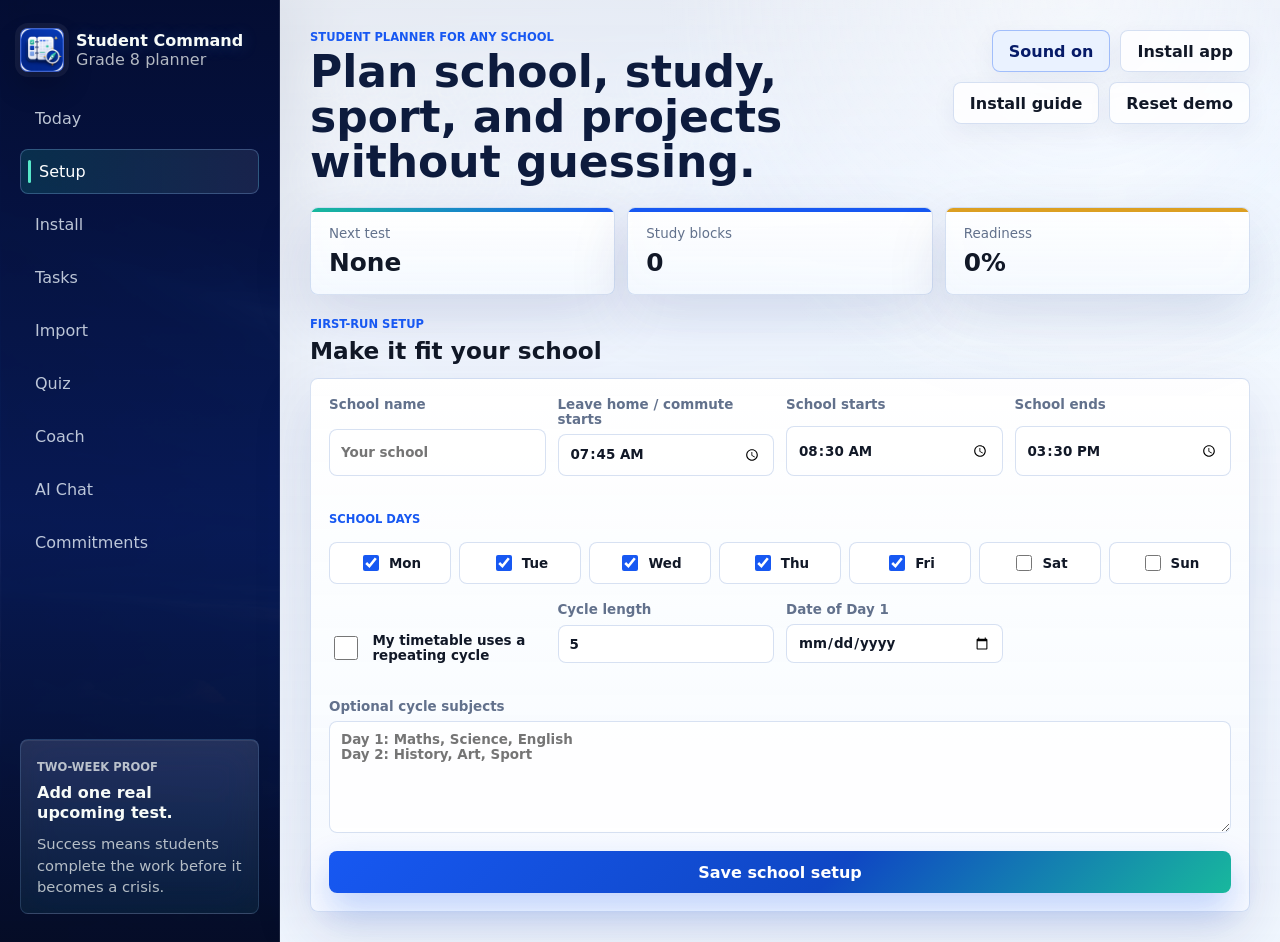
==== index.html @ e85b1415 "Add public install guide" ====
<!doctype html>
<html lang="en">
  <head>
    <meta charset="UTF-8" />
    <meta name="viewport" content="width=device-width, initial-scale=1.0" />
    <meta name="theme-color" content="#071b68" />
    <meta name="apple-mobile-web-app-capable" content="yes" />
    <meta name="apple-mobile-web-app-status-bar-style" content="black-translucent" />
    <meta name="apple-mobile-web-app-title" content="Student Command" />
    <title>Student Command</title>
    <link rel="manifest" href="manifest.webmanifest?v=29" />
    <link rel="icon" href="icons/icon.svg?v=29" type="image/svg+xml" />
    <link rel="apple-touch-icon" href="icons/apple-touch-icon.png?v=29" />
    <link rel="stylesheet" href="styles.css?v=29" />
  </head>
  <body>
    <div class="app-shell">
      <aside class="sidebar" aria-label="Main navigation">
        <div class="brand">
          <div class="brand-mark"><img src="icons/icon-192.png?v=29" alt="" /></div>
          <div>
            <p>Student Command</p>
            <span>Grade 8 planner</span>
          </div>
        </div>

        <nav class="nav-list" aria-label="Sections">
          <button class="nav-item is-active" data-view="today" type="button">Today</button>
          <button class="nav-item" data-view="setup" type="button">Setup</button>
          <a class="nav-link" href="install.html">Install</a>
          <button class="nav-item" data-view="tasks" type="button">Tasks</button>
          <button class="nav-item" data-view="import" type="button">Import</button>
          <button class="nav-item" data-view="quiz" type="button">Quiz</button>
          <button class="nav-item" data-view="coach" type="button">Coach</button>
          <button class="nav-item" data-view="chat" type="button">AI Chat</button>
          <button class="nav-item" data-view="routine" type="button">Commitments</button>
        </nav>

        <div class="focus-card">
          <span class="eyebrow">Two-week proof</span>
          <strong id="proofSignal">Add one test to start.</strong>
            <p>Success means students complete the work before it becomes a crisis.</p>
        </div>
      </aside>

      <main class="main-content">
        <header class="topbar">
          <div>
            <p class="eyebrow">Student planner for any school</p>
            <h1>Plan school, study, sport, and projects <span class="headline-break">without guessing.</span></h1>
          </div>
          <div class="topbar-actions">
            <button id="soundToggle" class="ghost-button" type="button">Sound on</button>
            <button id="installApp" class="ghost-button install-button" type="button" hidden>Install app</button>
            <a class="ghost-button topbar-link" href="install.html">Install guide</a>
            <button id="resetDemo" class="ghost-button" type="button" title="Reload sample data">Reset demo</button>
          </div>
        </header>

        <section class="metrics" aria-label="Current status">
          <article class="metric">
            <span>Next test</span>
            <strong id="nextTestMetric">None</strong>
          </article>
          <article class="metric">
            <span>Study blocks</span>
            <strong id="studyMetric">0</strong>
          </article>
          <article class="metric">
            <span>Readiness</span>
            <strong id="readinessMetric">0%</strong>
          </article>
        </section>

        <section class="view is-visible" id="todayView" data-panel="today">
          <section class="command-layout" aria-label="Today command centre">
            <div class="panel command-panel">
              <div class="panel-heading">
                <div>
                  <p class="eyebrow">Today command centre</p>
                  <h2 id="todayTitle">Today</h2>
                </div>
                <span id="todayDateLabel">Today</span>
              </div>

              <div class="next-block">
                <span>Next block</span>
                <strong id="nextBlockTitle">No block found</strong>
                <p id="nextBlockDetail">Your day is clear.</p>
                <b id="nextBlockCountdown">No countdown</b>
              </div>

              <div class="panel-heading compact-heading">
                <h3>Must-do 3</h3>
                <span id="mustDoStatus">0 active</span>
              </div>
              <div id="todayMustDos" class="command-list"></div>
            </div>

            <form id="quickActivityForm" class="panel quick-activity-panel">
              <div class="panel-heading">
                <div>
                  <p class="eyebrow">Sudden activity</p>
                  <h2>Quick add</h2>
                </div>
              </div>

              <div class="quick-grid">
                <label>
                  Activity
                  <input id="quickActivityName" type="text" placeholder="Dentist, family dinner, extra soccer" required />
                </label>
                <label>
                  Date
                  <input id="quickActivityDate" type="date" required />
                </label>
                <label>
                  Start
                  <input id="quickActivityStart" type="time" required />
                </label>
                <label>
                  End
                  <input id="quickActivityEnd" type="time" required />
                </label>
                <label>
                  Type
                  <select id="quickActivityType">
                    <option value="activity">Activity</option>
                    <option value="sport">Sport</option>
                    <option value="class">Class</option>
                    <option value="business">Project</option>
                    <option value="family">Family</option>
                    <option value="appointment">Appointment</option>
                  </select>
                </label>
                <label class="full-field">
                  Notes
                  <input id="quickActivityDetail" type="text" placeholder="Optional detail" />
                </label>
              </div>

              <button class="primary-button full-field" type="submit">Add to calendar</button>
              <div id="quickActivityList" class="quick-activity-list"></div>
            </form>
          </section>

          <section class="panel briefing-panel" aria-label="Smart daily briefing">
            <div class="panel-heading">
              <div>
                <p class="eyebrow">Smart daily briefing</p>
                <h2>What matters today</h2>
              </div>
            </div>
            <strong id="dailyBriefingLead" class="briefing-lead">Loading today.</strong>
            <div id="dailyBriefingGrid" class="briefing-grid"></div>
          </section>

          <div class="section-header">
            <div>
              <p class="eyebrow">Generated plan</p>
              <h2>Next 14 days</h2>
            </div>
            <button id="generatePlan" class="primary-button" type="button">Generate study plan</button>
          </div>

          <div class="planner-grid">
            <div class="panel wide-panel">
              <div class="panel-heading">
                <h3>Schedule</h3>
                <span id="scheduleRange">Next 14 days</span>
              </div>
              <div id="weekPlan" class="week-plan"></div>
            </div>

            <div class="panel">
              <div class="panel-heading">
                <h3>Checklist</h3>
                <span id="checklistCount">0 left</span>
              </div>
              <div id="checklist" class="checklist"></div>
            </div>
          </div>
        </section>

        <section class="view" id="setupView" data-panel="setup">
          <div class="section-header">
            <div>
              <p class="eyebrow">First-run setup</p>
              <h2>Make it fit your school</h2>
            </div>
          </div>

          <form id="setupForm" class="setup-form panel">
            <div class="setup-grid">
              <label>
                School name
                <input id="setupSchoolName" type="text" placeholder="Your school" />
              </label>
              <label>
                Leave home / commute starts
                <input id="setupCommuteStart" type="time" />
              </label>
              <label>
                School starts
                <input id="setupSchoolStart" type="time" required />
              </label>
              <label>
                School ends
                <input id="setupSchoolEnd" type="time" required />
              </label>
            </div>

            <div class="setup-block">
              <p class="eyebrow">School days</p>
              <div class="weekday-picker" id="setupSchoolDays">
                <label><input class="setup-school-day" type="checkbox" value="1" />Mon</label>
                <label><input class="setup-school-day" type="checkbox" value="2" />Tue</label>
                <label><input class="setup-school-day" type="checkbox" value="3" />Wed</label>
                <label><input class="setup-school-day" type="checkbox" value="4" />Thu</label>
                <label><input class="setup-school-day" type="checkbox" value="5" />Fri</label>
                <label><input class="setup-school-day" type="checkbox" value="6" />Sat</label>
                <label><input class="setup-school-day" type="checkbox" value="0" />Sun</label>
              </div>
            </div>

            <div class="setup-grid">
              <label class="switch-control setup-switch">
                <input id="setupCycleEnabled" type="checkbox" />
                <span>My timetable uses a repeating cycle</span>
              </label>
              <label>
                Cycle length
                <input id="setupCycleLength" type="number" min="1" max="20" />
              </label>
              <label>
                Date of Day 1
                <input id="setupCycleStartDate" type="date" />
              </label>
            </div>

            <label>
              Optional cycle subjects
              <textarea id="setupCycleSubjects" rows="6" placeholder="Day 1: Maths, Science, English&#10;Day 2: History, Art, Sport"></textarea>
            </label>

            <button class="primary-button" type="submit">Save school setup</button>
          </form>
        </section>

        <section class="view" id="tasksView" data-panel="tasks">
          <div class="section-header">
            <div>
              <p class="eyebrow">Add the real work</p>
              <h2>Tests, homework, and reminders</h2>
            </div>
          </div>

          <form id="taskForm" class="task-form">
            <label>
              Type
              <select id="taskType" required>
                <option value="test">Test</option>
                <option value="homework">Homework</option>
                <option value="reminder">Reminder</option>
              </select>
            </label>
            <label>
              Subject
              <input id="subject" type="text" placeholder="Maths" required />
            </label>
            <label>
              Due date
              <input id="dueDate" type="date" required />
            </label>
            <label>
              Priority
              <select id="priority">
                <option value="high">High</option>
                <option value="medium">Medium</option>
                <option value="low">Low</option>
              </select>
            </label>
            <label class="full-field">
              Topics to know
              <textarea id="topics" rows="3" placeholder="Linear equations, fractions, graphing, index laws"></textarea>
            </label>
            <button class="primary-button full-field" type="submit">Add task</button>
          </form>

          <div id="taskList" class="task-list"></div>
        </section>

        <section class="view" id="importView" data-panel="import">
          <div class="section-header">
            <div>
              <p class="eyebrow">Inbox to plan</p>
              <h2>Paste or upload school info</h2>
            </div>
            <div class="import-actions">
              <button id="analyzeImport" class="primary-button" type="button">Analyze import</button>
              <button id="clearImport" class="ghost-button" type="button">Clear</button>
            </div>
          </div>

          <div class="import-layout">
            <div class="panel">
              <h3>Source</h3>
              <label>
                Paste text
                <textarea id="importText" rows="10" placeholder="Paste an Outlook email, Canvas assignment, teacher note, or copied screenshot text here."></textarea>
              </label>
              <label>
                Upload screenshot
                <input id="importImage" type="file" accept="image/*" />
              </label>
              <p id="importStatus" class="helper-text">The app will propose changes first. Nothing is added until you accept.</p>
              <img id="importPreview" class="import-preview" alt="Uploaded screenshot preview" hidden />
            </div>

            <div class="panel">
              <div class="panel-heading">
                <h3>Proposed changes</h3>
                <button id="acceptImport" class="primary-button" type="button" disabled>Accept selected</button>
              </div>
              <div id="importProposals" class="proposal-list">
                <p class="empty-state">Paste text or upload a screenshot, then analyze it.</p>
              </div>
            </div>
          </div>
        </section>

        <section class="view" id="quizView" data-panel="quiz">
          <div class="section-header">
            <div>
              <p class="eyebrow">Practice test</p>
              <h2>Check if you actually know it</h2>
            </div>
            <div class="quiz-actions">
              <button id="buildQuiz" class="primary-button" type="button">Generate quiz</button>
              <button id="newQuizSet" class="ghost-button" type="button">New question set</button>
            </div>
          </div>

          <div class="quiz-layout">
            <div class="panel">
              <h3>Quiz settings</h3>
              <label>
                Test
                <select id="quizTask"></select>
              </label>
              <label>
                Questions
                <input id="questionCount" type="number" min="4" max="12" value="8" />
              </label>
              <p class="helper-text">The quiz uses your listed topics and subject. If the questions feel weak, your topic list is too vague.</p>
            </div>
            <div id="quizOutput" class="panel quiz-output"></div>
          </div>
        </section>

        <section class="view" id="chatView" data-panel="chat">
          <div class="section-header">
            <div>
              <p class="eyebrow">Real AI connection</p>
              <h2>General knowledge chatbot</h2>
            </div>
            <div class="quiz-actions">
              <button id="clearChat" class="ghost-button" type="button">Clear chat</button>
            </div>
          </div>

          <div class="chat-layout">
            <div class="panel">
              <h3>AI setup</h3>
              <p class="helper-text">Use free local Ollama on your Mac, or use OpenAI if you have paid API quota. Local mode costs $0 per answer but needs Ollama installed.</p>
              <label>
                AI provider
                <select id="aiProvider">
                  <option value="ollama">Free local Ollama</option>
                  <option value="openai">OpenAI API</option>
                </select>
              </label>
              <label>
                OpenAI API key (OpenAI mode only)
                <input id="aiApiKey" type="password" placeholder="sk-..." autocomplete="off" />
              </label>
              <div class="api-key-actions">
                <button id="pasteAiKey" class="ghost-button" type="button">Paste key</button>
                <button id="toggleAiKeyVisibility" class="ghost-button" type="button">Show key</button>
              </div>
              <label>
                Model
                <input id="aiModel" type="text" value="llama3.2" />
              </label>
              <div class="chat-settings-actions">
                <button id="saveAiSettings" class="primary-button" type="button">Save AI settings</button>
                <button id="clearAiSettings" class="ghost-button" type="button">Clear key</button>
                <button id="checkLocalAi" class="ghost-button" type="button">Check local AI</button>
              </div>
              <p id="aiStatus" class="helper-text">Free local mode needs Ollama running at localhost:11434.</p>
              <p class="helper-text local-ai-note">Install Ollama, then run: ollama pull llama3.2</p>
            </div>

            <div class="panel chat-panel">
              <div id="chatMessages" class="chat-messages" aria-live="polite"></div>
              <form id="aiChatForm" class="chat-form">
                <label class="full-field">
                  Ask anything
                  <textarea id="aiPrompt" rows="3" placeholder="Ask a general knowledge question, or ask it to explain a school concept simply."></textarea>
                </label>
                <button id="sendAiPrompt" class="primary-button" type="submit">Ask AI</button>
              </form>
            </div>
          </div>
        </section>

        <section class="view" id="coachView" data-panel="coach">
          <div class="section-header">
            <div>
              <p class="eyebrow">Strict coach mode</p>
              <h2>No silent skipping</h2>
            </div>
            <button id="coachRegeneratePlan" class="primary-button" type="button">Rebuild with coach rules</button>
          </div>

          <div class="coach-layout">
            <div class="panel coach-panel">
              <div class="panel-heading">
                <div>
                  <p class="eyebrow">Coach stance</p>
                  <h3 id="coachModeTitle">Coach Mode</h3>
                </div>
                <label class="switch-control">
                  <input id="coachModeToggle" type="checkbox" />
                  <span>On</span>
                </label>
              </div>
              <strong id="coachVerdict" class="coach-verdict">Loading coach verdict.</strong>
              <p id="coachReason" class="helper-text">Coach Mode compares your plan against what actually happened.</p>
              <label class="check-row coach-setting-row">
                <input id="coachAutoReduce" type="checkbox" />
                <span>
                  <strong>Reduce project time when school is behind</strong>
                  <span>Project time stays protected only after test prep and homework are under control.</span>
                </span>
              </label>
            </div>

            <div class="panel coach-panel">
              <div class="panel-heading">
                <div>
                  <p class="eyebrow">Accountability</p>
                  <h3>Planned vs actual</h3>
                </div>
                <span id="coachScoreLabel">0%</span>
              </div>
              <div id="coachStats" class="coach-stats"></div>
            </div>
          </div>

          <div class="coach-layout">
            <form id="coachCheckinForm" class="panel">
              <div class="panel-heading">
                <div>
                  <p class="eyebrow">End-of-day check-in</p>
                  <h3>Face the scoreboard</h3>
                </div>
              </div>
              <label>
                Date
                <input id="coachCheckinDate" type="date" required />
              </label>
              <div id="coachCheckinList" class="coach-checkin-list"></div>
              <label>
                What actually happened?
                <textarea id="coachRealityNote" rows="3" placeholder="Be specific. Finished maths? Skipped science? Why?"></textarea>
              </label>
              <label>
                What changed tomorrow?
                <textarea id="coachTomorrowChange" rows="2" placeholder="Example: soccer moved, extra homework, test added."></textarea>
              </label>
              <button class="primary-button" type="submit">Log check-in and replan</button>
            </form>

            <div class="panel">
              <div class="panel-heading">
                <div>
                  <p class="eyebrow">Coach consequences</p>
                  <h3>What changed</h3>
                </div>
              </div>
              <div id="coachActionList" class="coach-action-list"></div>
            </div>
          </div>
        </section>

        <section class="view" id="routineView" data-panel="routine">
          <div class="section-header">
            <div>
              <p class="eyebrow">Fixed commitments</p>
              <h2>Your school week and repeating blocks</h2>
            </div>
          </div>

          <p class="helper-text routine-note">School hours come from Setup. Add weekly activities only when something repeats every week.</p>

          <form id="routineForm" class="routine-form">
            <label>
              Activity
              <input id="routineName" type="text" placeholder="Training, tutoring, club, work shift" required />
            </label>
            <label>
              Day
              <select id="routineDay">
                <option value="1">Monday</option>
                <option value="2">Tuesday</option>
                <option value="3">Wednesday</option>
                <option value="4">Thursday</option>
                <option value="5">Friday</option>
                <option value="6">Saturday</option>
                <option value="0">Sunday</option>
              </select>
            </label>
            <label>
              Start
              <input id="routineStart" type="time" required />
            </label>
            <label>
              End
              <input id="routineEnd" type="time" required />
            </label>
            <button class="primary-button" type="submit">Add routine block</button>
          </form>

          <div id="routineList" class="routine-list"></div>
        </section>
      </main>
    </div>

    <template id="dayTemplate">
      <article class="day-column">
        <div class="day-title"></div>
        <div class="day-events"></div>
      </article>
    </template>

    <div id="appToast" class="app-toast" role="status" aria-live="polite"></div>

    <script src="app.js?v=29"></script>
  </body>
</html>
---- styles.css ----
:root {
  color-scheme: light;
  --ink: #111827;
  --muted: #62718c;
  --line: rgba(37, 92, 184, 0.18);
  --paper: #eef5ff;
  --panel: rgba(255, 255, 255, 0.9);
  --panel-strong: rgba(255, 255, 255, 0.96);
  --green: #18b89d;
  --green-dark: #0a7d72;
  --blue: #1758f2;
  --blue-dark: #071b68;
  --red: #bd4055;
  --gold: #dc9f22;
  --purple: #6a5de7;
  --shadow: 0 22px 60px rgba(7, 27, 104, 0.13);
  --shadow-strong: 0 28px 74px rgba(7, 27, 104, 0.2);
  --ring: 0 0 0 3px rgba(23, 88, 242, 0.18);
}

* {
  box-sizing: border-box;
}

html,
body {
  overflow-x: hidden;
}

body {
  margin: 0;
  min-height: 100vh;
  color: var(--ink);
  background:
    linear-gradient(180deg, rgba(237, 246, 255, 0.78) 0, rgba(242, 247, 255, 0.9) 360px, rgba(238, 245, 255, 0.97) 100%),
    linear-gradient(90deg, rgba(5, 15, 48, 0.34) 0, rgba(255, 255, 255, 0.05) 360px),
    url("assets/command-sky-bg.png?v=29") center top / cover fixed no-repeat;
  font-family:
    Inter, ui-sans-serif, system-ui, -apple-system, BlinkMacSystemFont, "Segoe UI",
    sans-serif;
}

button,
input,
select,
textarea {
  font: inherit;
}

button {
  cursor: pointer;
}

.app-shell {
  display: grid;
  grid-template-columns: 280px minmax(0, 1fr);
  width: 100%;
  max-width: 100vw;
  overflow-x: hidden;
  min-height: 100vh;
}

.sidebar {
  display: flex;
  flex-direction: column;
  gap: 24px;
  padding: 28px 20px;
  border-right: 1px solid rgba(255, 255, 255, 0.1);
  background:
    linear-gradient(180deg, rgba(4, 14, 52, 0.94) 0, rgba(8, 26, 85, 0.92) 56%, rgba(5, 13, 39, 0.96) 100%),
    url("assets/command-sky-bg.png?v=29") left top / auto 100% no-repeat;
  color: #f7fbf8;
  box-shadow: 18px 0 56px rgba(5, 14, 48, 0.28);
}

.brand {
  display: flex;
  align-items: center;
  gap: 12px;
}

.brand-mark {
  display: grid;
  width: 44px;
  height: 44px;
  place-items: center;
  overflow: hidden;
  border-radius: 8px;
  border: 1px solid rgba(255, 255, 255, 0.2);
  background: #123cbb;
  box-shadow:
    0 14px 30px rgba(0, 0, 0, 0.2),
    0 0 0 5px rgba(255, 255, 255, 0.06);
}

.brand-mark img {
  width: 100%;
  height: 100%;
  object-fit: cover;
}

.brand p,
.brand span {
  margin: 0;
}

.brand p {
  font-size: 1rem;
  font-weight: 800;
  text-shadow: 0 1px 16px rgba(93, 166, 255, 0.28);
}

.brand span,
.focus-card p,
.focus-card .eyebrow {
  color: rgba(247, 251, 248, 0.72);
}

.nav-list {
  display: grid;
  gap: 8px;
}

.brand-link,
.nav-link,
.topbar-link {
  color: inherit;
  text-decoration: none;
}

.nav-item,
.nav-link {
  position: relative;
  overflow: hidden;
  display: block;
  width: 100%;
  border: 1px solid transparent;
  border-radius: 8px;
  padding: 12px 14px;
  background: transparent;
  color: rgba(239, 247, 255, 0.78);
  text-align: left;
  transition:
    background 160ms ease,
    border-color 160ms ease,
    color 160ms ease,
    transform 160ms ease;
}

.nav-item.is-active,
.nav-item:hover,
.nav-link.is-active,
.nav-link:hover {
  border-color: rgba(147, 197, 253, 0.28);
  background: linear-gradient(90deg, rgba(24, 184, 157, 0.18), rgba(255, 255, 255, 0.08));
  color: #ffffff;
}

.nav-item.is-active,
.nav-link.is-active {
  padding-left: 18px;
}

.nav-item:hover,
.nav-link:hover {
  transform: translateX(2px);
}

.nav-item.is-active::before,
.nav-link.is-active::before {
  position: absolute;
  top: 10px;
  bottom: 10px;
  left: 7px;
  width: 3px;
  border-radius: 8px;
  background: #57e8ca;
  content: "";
}

.focus-card {
  margin-top: auto;
  border: 1px solid rgba(147, 197, 253, 0.18);
  border-radius: 8px;
  padding: 16px;
  background:
    linear-gradient(180deg, rgba(255, 255, 255, 0.13), rgba(87, 232, 202, 0.07));
  box-shadow: inset 0 1px 0 rgba(255, 255, 255, 0.08);
  backdrop-filter: blur(18px) saturate(130%);
}

.focus-card strong {
  display: block;
  margin-top: 8px;
  line-height: 1.25;
}

.focus-card p {
  margin: 10px 0 0;
  font-size: 0.92rem;
  line-height: 1.45;
}

.main-content {
  width: 100%;
  min-width: 0;
  padding: 30px;
  background:
    radial-gradient(circle at 80% 0%, rgba(255, 255, 255, 0.56), transparent 34%),
    linear-gradient(180deg, rgba(247, 250, 255, 0.72), rgba(241, 247, 255, 0.94));
  backdrop-filter: blur(8px) saturate(115%);
}

.topbar {
  display: flex;
  min-width: 0;
  align-items: flex-start;
  justify-content: space-between;
  gap: 16px;
  margin-bottom: 22px;
}

.topbar-actions {
  display: flex;
  flex-wrap: wrap;
  gap: 10px;
  justify-content: flex-end;
}

.eyebrow {
  margin: 0 0 6px;
  color: var(--blue);
  font-size: 0.72rem;
  font-weight: 800;
  letter-spacing: 0;
  text-transform: uppercase;
}

h1,
h2,
h3 {
  margin: 0;
  letter-spacing: 0;
}

h1 {
  max-width: 760px;
  font-size: 2.75rem;
  line-height: 1.02;
  color: #0d1b3d;
  text-shadow: 0 12px 34px rgba(255, 255, 255, 0.5);
  overflow-wrap: break-word;
}

.headline-break {
  display: inline;
}

h2 {
  font-size: 1.45rem;
}

h3 {
  font-size: 1rem;
}

.primary-button,
.ghost-button {
  display: inline-flex;
  align-items: center;
  justify-content: center;
  min-height: 42px;
  border-radius: 8px;
  padding: 0 16px;
  text-align: center;
  text-decoration: none;
  font-weight: 800;
  white-space: nowrap;
  transition:
    background 160ms ease,
    border-color 160ms ease,
    box-shadow 160ms ease,
    color 160ms ease,
    transform 160ms ease;
}

.primary-button {
  border: 0;
  background: linear-gradient(135deg, #1758f2 0, #0f47c4 56%, #18b89d 100%);
  color: #ffffff;
  box-shadow: 0 16px 34px rgba(23, 88, 242, 0.25);
}

.primary-button:hover {
  background: linear-gradient(135deg, #0f47c4 0, #071b68 58%, #0a7d72 100%);
  box-shadow: 0 18px 40px rgba(7, 27, 104, 0.28);
  transform: translateY(-1px);
}

.ghost-button {
  border: 1px solid var(--line);
  background: rgba(255, 255, 255, 0.82);
  color: var(--ink);
  box-shadow: 0 8px 24px rgba(7, 27, 104, 0.06);
}

.ghost-button:hover {
  border-color: rgba(23, 88, 242, 0.3);
  box-shadow: 0 12px 30px rgba(7, 27, 104, 0.12);
  transform: translateY(-1px);
}

.ghost-button[aria-pressed="true"] {
  border-color: rgba(23, 88, 242, 0.34);
  background: #eaf2ff;
  color: var(--blue-dark);
}

.primary-button:active,
.ghost-button:active,
.nav-item:active,
.nav-link:active,
.delete-button:active {
  transform: translateY(0);
}

.primary-button:disabled,
.ghost-button:disabled {
  cursor: not-allowed;
  opacity: 0.55;
  transform: none;
}

.metrics {
  display: grid;
  grid-template-columns: repeat(3, minmax(0, 1fr));
  gap: 12px;
  margin-bottom: 22px;
}

.metric,
.panel,
.task-item,
.routine-item {
  border: 1px solid var(--line);
  border-radius: 8px;
  background: var(--panel);
  box-shadow: var(--shadow);
  backdrop-filter: blur(18px) saturate(130%);
}

.metric {
  position: relative;
  overflow: hidden;
  padding: 18px;
  background:
    linear-gradient(180deg, rgba(255, 255, 255, 0.96), rgba(244, 249, 255, 0.9));
  transition:
    box-shadow 180ms ease,
    transform 180ms ease,
    border-color 180ms ease;
}

.metric::before {
  position: absolute;
  top: 0;
  right: 0;
  left: 0;
  height: 4px;
  background: linear-gradient(90deg, var(--green), var(--blue));
  content: "";
}

.metric:nth-child(2)::before {
  background: var(--blue);
}

.metric:nth-child(3)::before {
  background: var(--gold);
}

.metric:hover,
.panel:hover,
.task-item:hover,
.routine-item:hover,
.proposal-card:hover {
  border-color: rgba(23, 88, 242, 0.24);
  box-shadow: var(--shadow-strong);
  transform: translateY(-2px);
}

.metric span {
  display: block;
  color: var(--muted);
  font-size: 0.84rem;
}

.metric strong {
  display: block;
  margin-top: 8px;
  font-size: 1.55rem;
  line-height: 1.1;
}

.view {
  display: none;
}

.view.is-visible {
  display: block;
  animation: view-in 220ms ease-out both;
}

.section-header,
.panel-heading {
  display: flex;
  align-items: center;
  justify-content: space-between;
  gap: 16px;
  margin-bottom: 14px;
}

.planner-grid {
  display: grid;
  grid-template-columns: minmax(0, 2fr) minmax(280px, 0.85fr);
  gap: 16px;
}

.command-layout {
  display: grid;
  grid-template-columns: minmax(0, 1.1fr) minmax(320px, 0.9fr);
  gap: 16px;
  margin-bottom: 20px;
}

.briefing-panel {
  margin-bottom: 20px;
  border-color: rgba(23, 88, 242, 0.2);
}

.briefing-lead {
  display: block;
  margin-bottom: 14px;
  font-size: 1.05rem;
  line-height: 1.35;
}

.briefing-grid {
  display: grid;
  grid-template-columns: repeat(4, minmax(0, 1fr));
  gap: 10px;
}

.briefing-card {
  min-height: 138px;
  border: 1px solid var(--line);
  border-radius: 8px;
  padding: 12px;
  background: rgba(255, 255, 255, 0.86);
  animation: item-rise 220ms ease-out both;
  animation-delay: calc(var(--item-index, 0) * 26ms);
}

.briefing-card span {
  display: block;
  color: var(--muted);
  font-size: 0.72rem;
  font-weight: 800;
  text-transform: uppercase;
}

.briefing-card strong {
  display: block;
  margin-top: 8px;
  line-height: 1.25;
}

.briefing-card p {
  margin: 8px 0 0;
  color: var(--muted);
  font-size: 0.86rem;
  line-height: 1.4;
}

.briefing-card.is-warning {
  border-color: rgba(164, 59, 66, 0.26);
  background: #fff8f7;
}

.briefing-card.is-focus {
  border-color: rgba(23, 88, 242, 0.26);
  background: #eef5ff;
}

.briefing-card.is-success {
  border-color: rgba(24, 184, 157, 0.24);
  background: #effbf8;
}

.briefing-card.is-calm {
  background: rgba(247, 250, 255, 0.86);
}

.command-panel {
  border-color: rgba(24, 184, 157, 0.22);
}

.compact-heading {
  margin-top: 16px;
}

.next-block {
  position: relative;
  overflow: hidden;
  border: 1px solid rgba(23, 88, 242, 0.2);
  border-radius: 8px;
  padding: 14px;
  background:
    linear-gradient(135deg, rgba(238, 245, 255, 0.96), rgba(231, 250, 246, 0.9));
}

.next-block::before {
  position: absolute;
  top: 12px;
  bottom: 12px;
  left: 0;
  width: 4px;
  background: var(--blue);
  content: "";
}

.next-block span,
.next-block b,
.next-block strong,
.next-block p {
  position: relative;
  display: block;
}

.next-block span {
  color: var(--muted);
  font-size: 0.78rem;
  font-weight: 800;
  text-transform: uppercase;
}

.next-block strong {
  margin-top: 7px;
  font-size: 1.25rem;
}

.next-block p {
  margin: 6px 0 0;
  color: var(--muted);
  line-height: 1.45;
}

.next-block b {
  margin-top: 10px;
  color: var(--green-dark);
}

.command-list,
.quick-activity-list {
  display: grid;
  gap: 10px;
}

.command-item,
.quick-activity-row {
  display: grid;
  grid-template-columns: minmax(0, 1fr) auto;
  gap: 12px;
  align-items: center;
  border-top: 1px solid var(--line);
  padding-top: 12px;
  animation: item-rise 220ms ease-out both;
  animation-delay: calc(var(--item-index, 0) * 24ms);
}

.command-item h3,
.quick-activity-row h3 {
  margin-top: 7px;
}

.command-item.done h3 {
  color: var(--green-dark);
}

.command-item.skipped h3 {
  color: var(--muted);
}

.command-item.moved h3 {
  color: var(--blue);
}

.command-actions {
  display: flex;
  flex-wrap: wrap;
  gap: 8px;
  justify-content: flex-end;
}

.command-actions .ghost-button {
  min-height: 34px;
  padding: 0 10px;
  font-size: 0.8rem;
}

.quick-grid {
  display: grid;
  grid-template-columns: repeat(2, minmax(0, 1fr));
  gap: 10px;
  margin-bottom: 12px;
}

.panel {
  min-width: 0;
  padding: 18px;
  background:
    linear-gradient(180deg, rgba(255, 255, 255, 0.94), rgba(247, 250, 255, 0.88));
  transition:
    border-color 180ms ease,
    box-shadow 180ms ease,
    transform 180ms ease;
}

.install-main {
  display: block;
}

.install-hero {
  display: grid;
  grid-template-columns: minmax(0, 1.2fr) minmax(300px, 0.8fr);
  gap: 16px;
  margin-bottom: 22px;
}

.install-lead p,
.install-proof p,
.install-notes p {
  color: var(--muted);
  line-height: 1.55;
}

.install-proof {
  border-color: rgba(24, 184, 157, 0.24);
  background:
    linear-gradient(150deg, rgba(255, 255, 255, 0.94), rgba(232, 250, 246, 0.9)),
    url("assets/command-sky-bg.png?v=29") center / cover no-repeat;
}

.install-proof strong {
  display: block;
  font-size: 1.35rem;
  line-height: 1.18;
}

.install-copy {
  display: grid;
  grid-template-columns: minmax(0, 1fr) auto;
  gap: 10px;
  margin-top: 18px;
}

.install-copy label,
.install-copy .helper-text {
  grid-column: 1 / -1;
}

.install-copy input {
  min-width: 0;
  border: 1px solid var(--line);
  border-radius: 8px;
  padding: 12px;
  background: rgba(255, 255, 255, 0.92);
  color: var(--blue-dark);
  font-weight: 700;
}

.platform-grid {
  display: grid;
  grid-template-columns: repeat(4, minmax(0, 1fr));
  gap: 14px;
  margin-bottom: 22px;
}

.platform-card {
  border: 1px solid var(--line);
  border-radius: 8px;
  padding: 16px;
  background:
    linear-gradient(180deg, rgba(255, 255, 255, 0.95), rgba(247, 250, 255, 0.88));
  box-shadow: var(--shadow);
  animation: item-rise 240ms ease-out both;
}

.platform-card h3 {
  margin-top: 12px;
  line-height: 1.24;
}

.platform-card ol {
  margin: 12px 0 0;
  padding-left: 20px;
  color: var(--muted);
  line-height: 1.5;
}

.platform-card li + li {
  margin-top: 6px;
}

.platform-badge {
  display: inline-flex;
  min-height: 30px;
  align-items: center;
  border: 1px solid rgba(23, 88, 242, 0.18);
  border-radius: 999px;
  padding: 0 10px;
  background: #eef5ff;
  color: var(--blue-dark);
  font-size: 0.76rem;
  font-weight: 900;
  text-transform: uppercase;
}

.install-notes {
  display: grid;
  grid-template-columns: repeat(2, minmax(0, 1fr));
  gap: 16px;
}

.panel-heading span,
.helper-text,
.empty-state {
  color: var(--muted);
  font-size: 0.9rem;
}

.week-plan {
  display: grid;
  grid-template-columns: repeat(14, minmax(155px, 1fr));
  gap: 10px;
  overflow-x: auto;
  padding-bottom: 4px;
  scroll-snap-type: x proximity;
  scrollbar-color: rgba(23, 88, 242, 0.38) transparent;
}

.day-column {
  overflow: hidden;
  min-height: 390px;
  border: 1px solid var(--line);
  border-radius: 8px;
  background: rgba(255, 255, 255, 0.78);
  scroll-snap-align: start;
  animation: item-rise 260ms ease-out both;
  animation-delay: calc(var(--item-index, 0) * 18ms);
  transition:
    border-color 180ms ease,
    box-shadow 180ms ease,
    transform 180ms ease;
}

.day-column:hover {
  border-color: rgba(23, 88, 242, 0.24);
  box-shadow: 0 14px 30px rgba(7, 27, 104, 0.11);
  transform: translateY(-1px);
}

.day-title {
  border-bottom: 1px solid var(--line);
  padding: 10px;
  background: linear-gradient(180deg, rgba(255, 255, 255, 0.96), rgba(238, 245, 255, 0.9));
  font-size: 0.85rem;
  font-weight: 800;
}

.day-events {
  display: grid;
  gap: 8px;
  padding: 10px;
}

.event {
  position: relative;
  overflow: hidden;
  border-left: 4px solid var(--muted);
  border-radius: 6px;
  padding: 8px;
  background: rgba(255, 255, 255, 0.92);
  font-size: 0.78rem;
  line-height: 1.25;
  box-shadow: 0 5px 14px rgba(7, 27, 104, 0.06);
  transition:
    box-shadow 160ms ease,
    transform 160ms ease;
}

.event:hover {
  box-shadow: 0 8px 18px rgba(36, 48, 46, 0.1);
  transform: translateX(2px);
}

.event strong,
.event span {
  position: relative;
  display: block;
}

.event span {
  margin-top: 3px;
  color: var(--muted);
}

.event em {
  display: block;
  margin-top: 5px;
  color: var(--muted);
  font-style: normal;
}

.event.school {
  border-color: var(--blue);
}

.event.commute {
  border-color: #6f7a7b;
  background: #f4f6f5;
}

.event.sport {
  border-color: var(--gold);
}

.event.class {
  border-color: #7f5796;
}

.event.study {
  border-color: var(--green);
  background: linear-gradient(180deg, #effbf8, #f7fbff);
}

.event.study::before {
  position: absolute;
  inset: 0;
  background: linear-gradient(100deg, transparent, rgba(255, 255, 255, 0.54), transparent);
  content: "";
  transform: translateX(-115%);
  transition: transform 500ms ease;
}

.event.study:hover::before {
  transform: translateX(115%);
}

.event.homework {
  border-color: var(--blue);
}

.event.business {
  border-color: #202a43;
  background: #eef1f7;
}

.event.coach {
  border-color: var(--red);
  background: linear-gradient(180deg, #fff4f5, #eef5ff);
}

.event.chill {
  border-color: #559c8a;
  background: #f0fbf8;
}

.event.meal {
  border-color: #b16f1b;
  background: #fff7ea;
}

.event.quick {
  border-color: var(--purple);
  background: #f7f2fb;
}

.event.test,
.event.high {
  border-color: var(--red);
  background: #fff7f7;
}

.event.done {
  border-color: var(--green);
  background: #eef8f3;
}

.checklist {
  display: grid;
  gap: 8px;
}

.check-row {
  display: grid;
  grid-template-columns: 22px minmax(0, 1fr);
  gap: 9px;
  align-items: start;
  border: 1px solid var(--line);
  border-radius: 8px;
  padding: 10px;
  background: rgba(255, 255, 255, 0.88);
  transition:
    background 160ms ease,
    border-color 160ms ease,
    box-shadow 160ms ease,
    transform 160ms ease;
}

.check-row:hover {
  border-color: rgba(23, 88, 242, 0.24);
  box-shadow: 0 10px 22px rgba(7, 27, 104, 0.1);
  transform: translateY(-1px);
}

.check-row input {
  width: 18px;
  height: 18px;
  margin-top: 2px;
  accent-color: var(--green);
}

.check-row strong {
  display: block;
  font-size: 0.9rem;
}

.check-row span {
  color: var(--muted);
  font-size: 0.82rem;
}

.check-row input:checked + span strong {
  color: var(--green-dark);
}

.task-form,
.routine-form,
.setup-grid {
  display: grid;
  grid-template-columns: repeat(4, minmax(0, 1fr));
  gap: 12px;
  margin-bottom: 18px;
}

.setup-form {
  display: grid;
  gap: 18px;
}

.setup-block {
  display: grid;
  gap: 10px;
}

.weekday-picker {
  display: grid;
  grid-template-columns: repeat(7, minmax(0, 1fr));
  gap: 8px;
}

.weekday-picker label {
  display: flex;
  min-height: 42px;
  align-items: center;
  justify-content: center;
  border: 1px solid var(--line);
  border-radius: 8px;
  background: rgba(255, 255, 255, 0.86);
  color: var(--ink);
}

.weekday-picker input {
  width: 16px;
  height: 16px;
  accent-color: var(--blue);
}

.setup-switch {
  align-self: end;
}

label {
  display: grid;
  gap: 7px;
  color: var(--muted);
  font-size: 0.84rem;
  font-weight: 800;
}

input,
select,
textarea {
  width: 100%;
  border: 1px solid var(--line);
  border-radius: 8px;
  padding: 10px 11px;
  background: rgba(255, 255, 255, 0.9);
  color: var(--ink);
  transition:
    border-color 160ms ease,
    box-shadow 160ms ease,
    background 160ms ease;
}

input:focus,
select:focus,
textarea:focus {
  border-color: rgba(23, 88, 242, 0.55);
  box-shadow: var(--ring);
  outline: 0;
}

textarea {
  resize: vertical;
}

.full-field {
  grid-column: 1 / -1;
}

.task-list,
.routine-list,
.proposal-list {
  display: grid;
  gap: 12px;
}

.task-item,
.routine-item {
  display: grid;
  grid-template-columns: minmax(0, 1fr) auto;
  gap: 12px;
  align-items: center;
  padding: 14px;
  transition:
    border-color 180ms ease,
    box-shadow 180ms ease,
    transform 180ms ease;
}

.task-item.completed-task {
  border-color: rgba(24, 184, 157, 0.26);
  background: linear-gradient(180deg, rgba(255, 255, 255, 0.96), rgba(231, 250, 246, 0.9));
}

.task-item.completed-task h3 {
  color: var(--green-dark);
}

.task-actions {
  display: flex;
  align-items: center;
  gap: 8px;
}

.task-actions .ghost-button {
  min-height: 36px;
  padding: 0 11px;
  font-size: 0.82rem;
}

.task-meta,
.routine-meta {
  display: flex;
  flex-wrap: wrap;
  gap: 8px;
  margin-top: 8px;
}

.routine-note {
  margin: -4px 0 16px;
}

.locked-routine {
  box-shadow: none;
}

.pill {
  border-radius: 6px;
  padding: 5px 8px;
  background: linear-gradient(180deg, #eef5ff, #dfeaff);
  color: var(--muted);
  font-size: 0.76rem;
  font-weight: 800;
}

.done-pill {
  background: #dff8f2;
  color: var(--green-dark);
}

.delete-button {
  width: 36px;
  height: 36px;
  border: 1px solid var(--line);
  border-radius: 8px;
  background: rgba(255, 255, 255, 0.9);
  color: var(--red);
  font-size: 1.2rem;
  line-height: 1;
  transition:
    background 160ms ease,
    border-color 160ms ease,
    color 160ms ease,
    transform 160ms ease;
}

.delete-button:hover {
  border-color: rgba(164, 59, 66, 0.3);
  background: #fff3f4;
  transform: translateY(-1px);
}

.import-layout {
  display: grid;
  grid-template-columns: minmax(320px, 0.9fr) minmax(0, 1.35fr);
  gap: 16px;
}

.import-actions {
  display: flex;
  flex-wrap: wrap;
  gap: 10px;
  justify-content: flex-end;
}

.import-preview {
  width: 100%;
  max-height: 320px;
  object-fit: contain;
  border: 1px solid var(--line);
  border-radius: 8px;
  background: rgba(255, 255, 255, 0.92);
  box-shadow: 0 14px 34px rgba(7, 27, 104, 0.12);
}

.proposal-card {
  border: 1px solid var(--line);
  border-radius: 8px;
  padding: 14px;
  background: linear-gradient(180deg, rgba(255, 255, 255, 0.94), rgba(247, 250, 255, 0.88));
  animation: item-rise 220ms ease-out both;
  animation-delay: calc(var(--item-index, 0) * 34ms);
  transition:
    border-color 180ms ease,
    box-shadow 180ms ease,
    transform 180ms ease;
}

.proposal-select {
  display: flex;
  grid-template-columns: none;
  align-items: center;
  gap: 8px;
  margin-bottom: 12px;
  color: var(--ink);
}

.proposal-select input {
  width: 18px;
  height: 18px;
  accent-color: var(--green);
}

.proposal-grid {
  display: grid;
  grid-template-columns: repeat(4, minmax(0, 1fr));
  gap: 10px;
}

.proposal-reason {
  margin: 10px 0;
  color: var(--muted);
  font-size: 0.88rem;
  line-height: 1.45;
}

.quiz-layout {
  display: grid;
  grid-template-columns: 300px minmax(0, 1fr);
  gap: 16px;
}

.chat-layout {
  display: grid;
  grid-template-columns: 320px minmax(0, 1fr);
  gap: 16px;
}

.chat-settings-actions {
  display: grid;
  gap: 10px;
  margin-top: 12px;
}

.api-key-actions {
  display: grid;
  grid-template-columns: repeat(2, minmax(0, 1fr));
  gap: 10px;
  margin: -2px 0 10px;
}

.chat-panel {
  display: grid;
  grid-template-rows: minmax(360px, 1fr) auto;
  gap: 14px;
}

.chat-messages {
  display: grid;
  align-content: start;
  gap: 12px;
  max-height: 560px;
  overflow-y: auto;
  padding-right: 4px;
}

.chat-empty {
  border: 1px dashed var(--line);
  border-radius: 8px;
  padding: 16px;
  background: rgba(247, 250, 255, 0.72);
}

.chat-empty p {
  margin: 8px 0 0;
  color: var(--muted);
  line-height: 1.45;
}

.chat-message {
  max-width: 86%;
  border: 1px solid var(--line);
  border-radius: 8px;
  padding: 12px;
  background: rgba(255, 255, 255, 0.9);
  box-shadow: 0 10px 24px rgba(7, 27, 104, 0.08);
  animation: item-rise 180ms ease-out both;
}

.chat-message.user {
  justify-self: end;
  border-color: rgba(23, 88, 242, 0.24);
  background: #eef5ff;
}

.chat-message.assistant {
  justify-self: start;
  border-color: rgba(24, 184, 157, 0.22);
  background: #effbf8;
}

.chat-message span {
  display: block;
  color: var(--muted);
  font-size: 0.78rem;
  font-weight: 800;
  text-transform: uppercase;
}

.chat-message p {
  margin: 6px 0 0;
  white-space: pre-wrap;
  line-height: 1.5;
}

.chat-form {
  display: grid;
  gap: 10px;
}

.quiz-actions {
  display: flex;
  flex-wrap: wrap;
  gap: 10px;
  justify-content: flex-end;
}

.quiz-output {
  min-height: 360px;
}

.quiz-output.is-refreshed {
  animation: soft-pop 220ms ease-out both;
}

.question {
  border-top: 1px solid var(--line);
  padding: 14px 0;
  animation: item-rise 220ms ease-out both;
  animation-delay: calc(var(--item-index, 0) * 24ms);
}

.question:first-child {
  border-top: 0;
  padding-top: 0;
}

.answer {
  margin-top: 8px;
  color: var(--muted);
}

.answer-box {
  margin-top: 12px;
}

.quiz-answer-input {
  min-height: 128px;
  line-height: 1.45;
}

.question-actions {
  display: flex;
  justify-content: flex-end;
  margin-top: 10px;
}

.feedback-output {
  margin-top: 10px;
}

.feedback-output.is-visible {
  animation: feedback-in 200ms ease-out both;
}

.feedback-card {
  border: 1px solid var(--line);
  border-left: 4px solid var(--muted);
  border-radius: 8px;
  padding: 12px;
  background: rgba(247, 250, 255, 0.86);
  box-shadow: 0 12px 28px rgba(7, 27, 104, 0.1);
}

.feedback-card.strong {
  border-left-color: var(--green);
  background: #effbf8;
}

.feedback-card.okay {
  border-left-color: var(--gold);
  background: #fff7ea;
}

.feedback-card.weak {
  border-left-color: var(--red);
  background: #fff3f4;
}

.feedback-card ul {
  margin: 8px 0;
  padding-left: 20px;
}

.feedback-card p {
  margin: 0;
  color: var(--muted);
}

.coach-layout {
  display: grid;
  grid-template-columns: minmax(0, 1fr) minmax(320px, 0.9fr);
  gap: 16px;
  margin-bottom: 16px;
}

.coach-panel {
  border-color: rgba(164, 59, 66, 0.2);
}

.switch-control {
  display: flex;
  grid-template-columns: none;
  align-items: center;
  gap: 10px;
  color: var(--ink);
}

.switch-control input {
  width: 42px;
  height: 24px;
  border-radius: 999px;
  accent-color: var(--blue);
}

.coach-verdict {
  display: block;
  margin-bottom: 8px;
  font-size: 1.18rem;
  line-height: 1.35;
}

.coach-setting-row {
  margin-top: 14px;
}

.coach-stats {
  display: grid;
  grid-template-columns: repeat(4, minmax(0, 1fr));
  gap: 10px;
}

.coach-stat,
.coach-checkin-item,
.coach-action {
  border: 1px solid var(--line);
  border-radius: 8px;
  padding: 12px;
  background: rgba(255, 255, 255, 0.88);
  box-shadow: 0 10px 24px rgba(7, 27, 104, 0.07);
}

.coach-stat span,
.coach-action span {
  display: block;
  color: var(--muted);
  font-size: 0.74rem;
  font-weight: 800;
  text-transform: uppercase;
}

.coach-stat strong {
  display: block;
  margin-top: 6px;
  font-size: 1.55rem;
}

.coach-stat p,
.coach-checkin-item p,
.coach-action p {
  margin: 6px 0 0;
  color: var(--muted);
  font-size: 0.86rem;
  line-height: 1.4;
}

.coach-checkin-list,
.coach-action-list {
  display: grid;
  gap: 10px;
  margin-bottom: 14px;
}

.coach-checkin-item {
  display: grid;
  grid-template-columns: minmax(0, 1fr) auto;
  gap: 12px;
  align-items: center;
}

.coach-checkin-item.done {
  border-color: rgba(24, 184, 157, 0.28);
  background: #effbf8;
}

.coach-checkin-item.skipped,
.coach-action.warning {
  border-color: rgba(189, 64, 85, 0.28);
  background: #fff4f5;
}

.coach-checkin-item.moved,
.coach-action.focus {
  border-color: rgba(23, 88, 242, 0.26);
  background: #eef5ff;
}

.coach-action.success {
  border-color: rgba(24, 184, 157, 0.28);
  background: #effbf8;
}

.app-toast {
  position: fixed;
  right: 24px;
  bottom: 24px;
  z-index: 20;
  max-width: min(360px, calc(100% - 32px));
  border: 1px solid rgba(23, 88, 242, 0.26);
  border-radius: 8px;
  padding: 12px 14px;
  background: rgba(255, 255, 255, 0.96);
  box-shadow: 0 18px 42px rgba(7, 27, 104, 0.22);
  color: var(--ink);
  font-size: 0.9rem;
  font-weight: 800;
  opacity: 0;
  pointer-events: none;
  transform: translateY(16px);
  transition:
    opacity 180ms ease,
    transform 180ms ease;
}

.app-toast.is-visible {
  opacity: 1;
  transform: translateY(0);
}

@keyframes view-in {
  from {
    opacity: 0;
    transform: translateY(8px);
  }

  to {
    opacity: 1;
    transform: translateY(0);
  }
}

@keyframes item-rise {
  from {
    opacity: 0;
    transform: translateY(8px);
  }

  to {
    opacity: 1;
    transform: translateY(0);
  }
}

@keyframes soft-pop {
  0% {
    transform: scale(0.992);
  }

  100% {
    transform: scale(1);
  }
}

@keyframes feedback-in {
  from {
    opacity: 0;
    transform: translateY(6px);
  }

  to {
    opacity: 1;
    transform: translateY(0);
  }
}

@media (max-width: 980px) {
  .app-shell {
    grid-template-columns: 1fr;
  }

  .sidebar {
    position: sticky;
    top: 0;
    z-index: 2;
    padding: 14px;
  }

  .nav-list {
    grid-template-columns: repeat(4, minmax(0, 1fr));
  }

  .focus-card {
    display: none;
  }

  .main-content {
    padding: 18px;
    overflow-x: hidden;
  }

  .planner-grid,
  .quiz-layout,
  .chat-layout,
  .import-layout,
  .coach-layout,
  .command-layout,
  .install-hero,
  .platform-grid,
  .install-notes {
    grid-template-columns: 1fr;
  }

  .briefing-grid {
    grid-template-columns: repeat(2, minmax(0, 1fr));
  }
}

@media (max-width: 720px) {
  .topbar,
  .section-header,
  .panel-heading,
  .command-item,
  .quick-activity-row,
  .task-item,
  .routine-item {
    align-items: stretch;
    flex-direction: column;
  }

  .metrics,
  .briefing-grid,
  .coach-stats,
  .task-form,
  .routine-form,
  .setup-grid,
  .quick-grid,
  .api-key-actions,
  .proposal-grid {
    grid-template-columns: 1fr;
  }

  .install-copy {
    grid-template-columns: 1fr;
  }

  .command-actions {
    justify-content: stretch;
  }

  .command-item,
  .coach-checkin-item,
  .quick-activity-row,
  .task-item,
  .routine-item {
    grid-template-columns: 1fr;
  }

  .command-actions .ghost-button,
  .task-actions .ghost-button {
    flex: 1 1 90px;
  }

  .task-actions {
    width: 100%;
    align-items: stretch;
  }

  .task-actions .delete-button {
    width: 44px;
    min-width: 44px;
  }

  .chat-panel {
    grid-template-rows: auto auto;
  }

  .chat-messages {
    max-height: 460px;
  }

  .chat-message {
    max-width: 100%;
  }

  .topbar {
    display: grid;
  }

  .topbar > div {
    min-width: 0;
  }

  .nav-list {
    grid-template-columns: repeat(2, minmax(0, 1fr));
  }

  .weekday-picker {
    grid-template-columns: repeat(2, minmax(0, 1fr));
  }

  .primary-button,
  .ghost-button {
    width: 100%;
  }

  h1 {
    width: min(100%, 340px);
    max-width: 100%;
    font-size: 1.42rem;
    line-height: 1.1;
  }

  .headline-break {
    display: block;
  }

  body {
    background-attachment: scroll;
  }

  .app-toast {
    right: 16px;
    bottom: 16px;
  }
}

@media (max-width: 480px) {
  h1 {
    width: min(100%, 330px);
    max-width: 100%;
    font-size: 1.34rem;
    line-height: 1.1;
  }
}

@media (prefers-reduced-motion: reduce) {
  *,
  *::before,
  *::after {
    scroll-behavior: auto !important;
    animation-duration: 0.001ms !important;
    animation-iteration-count: 1 !important;
    transition-duration: 0.001ms !important;
  }
}
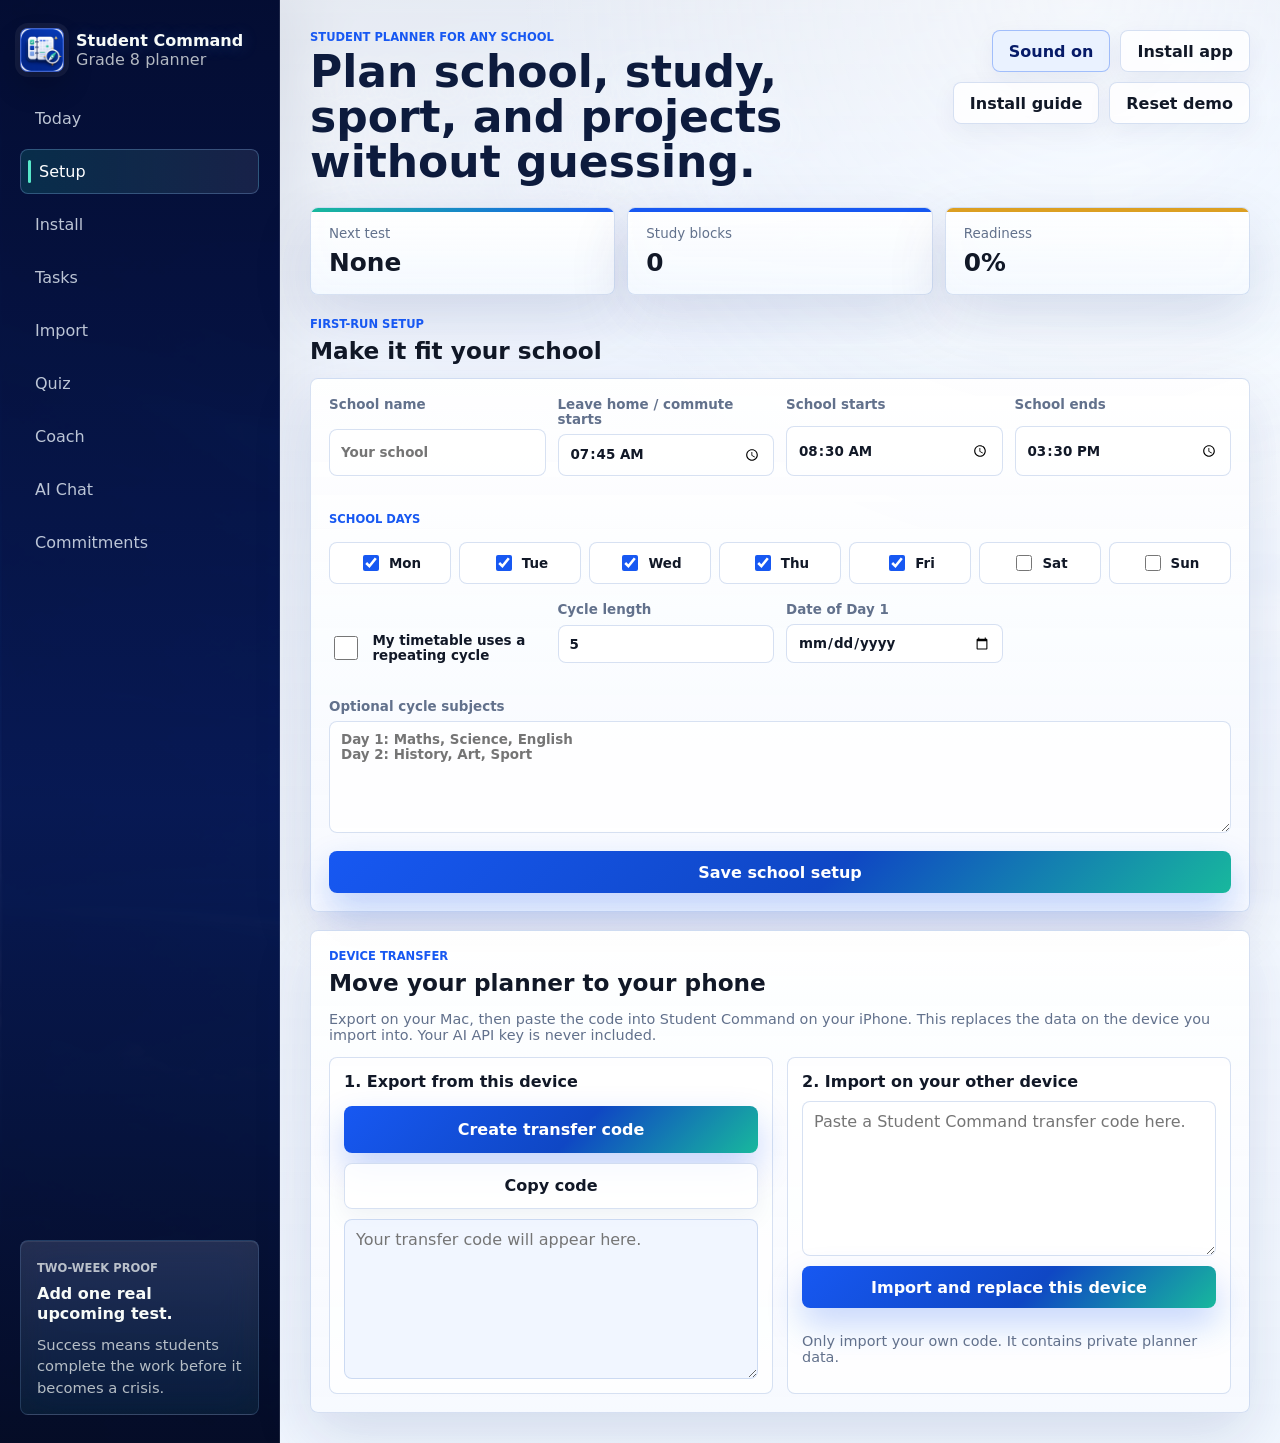
==== commit 135bc543: "Add private device transfer codes" ====
--- a/index.html
+++ b/index.html
@@ -8,16 +8,16 @@
     <meta name="apple-mobile-web-app-status-bar-style" content="black-translucent" />
     <meta name="apple-mobile-web-app-title" content="Student Command" />
     <title>Student Command</title>
-    <link rel="manifest" href="manifest.webmanifest?v=29" />
-    <link rel="icon" href="icons/icon.svg?v=29" type="image/svg+xml" />
-    <link rel="apple-touch-icon" href="icons/apple-touch-icon.png?v=29" />
-    <link rel="stylesheet" href="styles.css?v=29" />
+    <link rel="manifest" href="manifest.webmanifest?v=32" />
+    <link rel="icon" href="icons/icon.svg?v=32" type="image/svg+xml" />
+    <link rel="apple-touch-icon" href="icons/apple-touch-icon.png?v=32" />
+    <link rel="stylesheet" href="styles.css?v=32" />
   </head>
   <body>
     <div class="app-shell">
       <aside class="sidebar" aria-label="Main navigation">
         <div class="brand">
-          <div class="brand-mark"><img src="icons/icon-192.png?v=29" alt="" /></div>
+          <div class="brand-mark"><img src="icons/icon-192.png?v=32" alt="" /></div>
           <div>
             <p>Student Command</p>
             <span>Grade 8 planner</span>
@@ -245,6 +245,33 @@
 
             <button class="primary-button" type="submit">Save school setup</button>
           </form>
+
+          <section class="panel transfer-panel" aria-label="Move planner data between devices">
+            <div class="panel-heading">
+              <div>
+                <p class="eyebrow">Device transfer</p>
+                <h2>Move your planner to your phone</h2>
+              </div>
+            </div>
+            <p class="helper-text">
+              Export on your Mac, then paste the code into Student Command on your iPhone. This replaces the data on
+              the device you import into. Your AI API key is never included.
+            </p>
+            <div class="transfer-grid">
+              <div class="transfer-block">
+                <h3>1. Export from this device</h3>
+                <button id="exportData" class="primary-button" type="button">Create transfer code</button>
+                <button id="copyTransferCode" class="ghost-button" type="button">Copy code</button>
+                <textarea id="transferCode" rows="7" readonly placeholder="Your transfer code will appear here."></textarea>
+              </div>
+              <div class="transfer-block">
+                <h3>2. Import on your other device</h3>
+                <textarea id="importTransferCode" rows="7" placeholder="Paste a Student Command transfer code here."></textarea>
+                <button id="importData" class="primary-button" type="button">Import and replace this device</button>
+                <p class="helper-text">Only import your own code. It contains private planner data.</p>
+              </div>
+            </div>
+          </section>
         </section>
 
         <section class="view" id="tasksView" data-panel="tasks">
@@ -546,6 +573,6 @@
 
     <div id="appToast" class="app-toast" role="status" aria-live="polite"></div>
 
-    <script src="app.js?v=29"></script>
+    <script src="app.js?v=32"></script>
   </body>
 </html>
--- a/styles.css
+++ b/styles.css
@@ -34,7 +34,7 @@
   background:
     linear-gradient(180deg, rgba(237, 246, 255, 0.78) 0, rgba(242, 247, 255, 0.9) 360px, rgba(238, 245, 255, 0.97) 100%),
     linear-gradient(90deg, rgba(5, 15, 48, 0.34) 0, rgba(255, 255, 255, 0.05) 360px),
-    url("assets/command-sky-bg.png?v=29") center top / cover fixed no-repeat;
+    url("assets/command-sky-bg.png?v=32") center top / cover fixed no-repeat;
   font-family:
     Inter, ui-sans-serif, system-ui, -apple-system, BlinkMacSystemFont, "Segoe UI",
     sans-serif;
@@ -68,7 +68,7 @@
   border-right: 1px solid rgba(255, 255, 255, 0.1);
   background:
     linear-gradient(180deg, rgba(4, 14, 52, 0.94) 0, rgba(8, 26, 85, 0.92) 56%, rgba(5, 13, 39, 0.96) 100%),
-    url("assets/command-sky-bg.png?v=29") left top / auto 100% no-repeat;
+    url("assets/command-sky-bg.png?v=32") left top / auto 100% no-repeat;
   color: #f7fbf8;
   box-shadow: 18px 0 56px rgba(5, 14, 48, 0.28);
 }
@@ -648,7 +648,7 @@
   border-color: rgba(24, 184, 157, 0.24);
   background:
     linear-gradient(150deg, rgba(255, 255, 255, 0.94), rgba(232, 250, 246, 0.9)),
-    url("assets/command-sky-bg.png?v=29") center / cover no-repeat;
+    url("assets/command-sky-bg.png?v=32") center / cover no-repeat;
 }
 
 .install-proof strong {
@@ -662,6 +662,24 @@
   grid-template-columns: minmax(0, 1fr) auto;
   gap: 10px;
   margin-top: 18px;
+}
+
+.iphone-callout {
+  border: 1px solid rgba(23, 88, 242, 0.2);
+  border-radius: 8px;
+  margin-top: 16px;
+  padding: 14px;
+  background: linear-gradient(135deg, #eef5ff, #effbf8);
+}
+
+.iphone-callout strong,
+.iphone-callout p {
+  display: block;
+  margin: 0;
+}
+
+.iphone-callout p {
+  margin-top: 6px;
 }
 
 .install-copy label,
@@ -710,6 +728,15 @@
 
 .platform-card li + li {
   margin-top: 6px;
+}
+
+.platform-note {
+  margin: 12px 0 0;
+  border-top: 1px solid var(--line);
+  padding-top: 12px;
+  color: var(--muted);
+  font-size: 0.9rem;
+  line-height: 1.45;
 }
 
 .platform-badge {
@@ -964,6 +991,30 @@
   gap: 10px;
 }
 
+.transfer-panel {
+  margin-top: 18px;
+}
+
+.transfer-grid {
+  display: grid;
+  grid-template-columns: repeat(2, minmax(0, 1fr));
+  gap: 14px;
+  margin-top: 14px;
+}
+
+.transfer-block {
+  display: grid;
+  gap: 10px;
+  border: 1px solid var(--line);
+  border-radius: 8px;
+  padding: 14px;
+  background: rgba(255, 255, 255, 0.76);
+}
+
+.transfer-block textarea[readonly] {
+  background: rgba(238, 245, 255, 0.82);
+}
+
 .weekday-picker {
   display: grid;
   grid-template-columns: repeat(7, minmax(0, 1fr));
@@ -1626,6 +1677,10 @@
     grid-template-columns: 1fr;
   }
 
+  .transfer-grid {
+    grid-template-columns: 1fr;
+  }
+
   .command-actions {
     justify-content: stretch;
   }
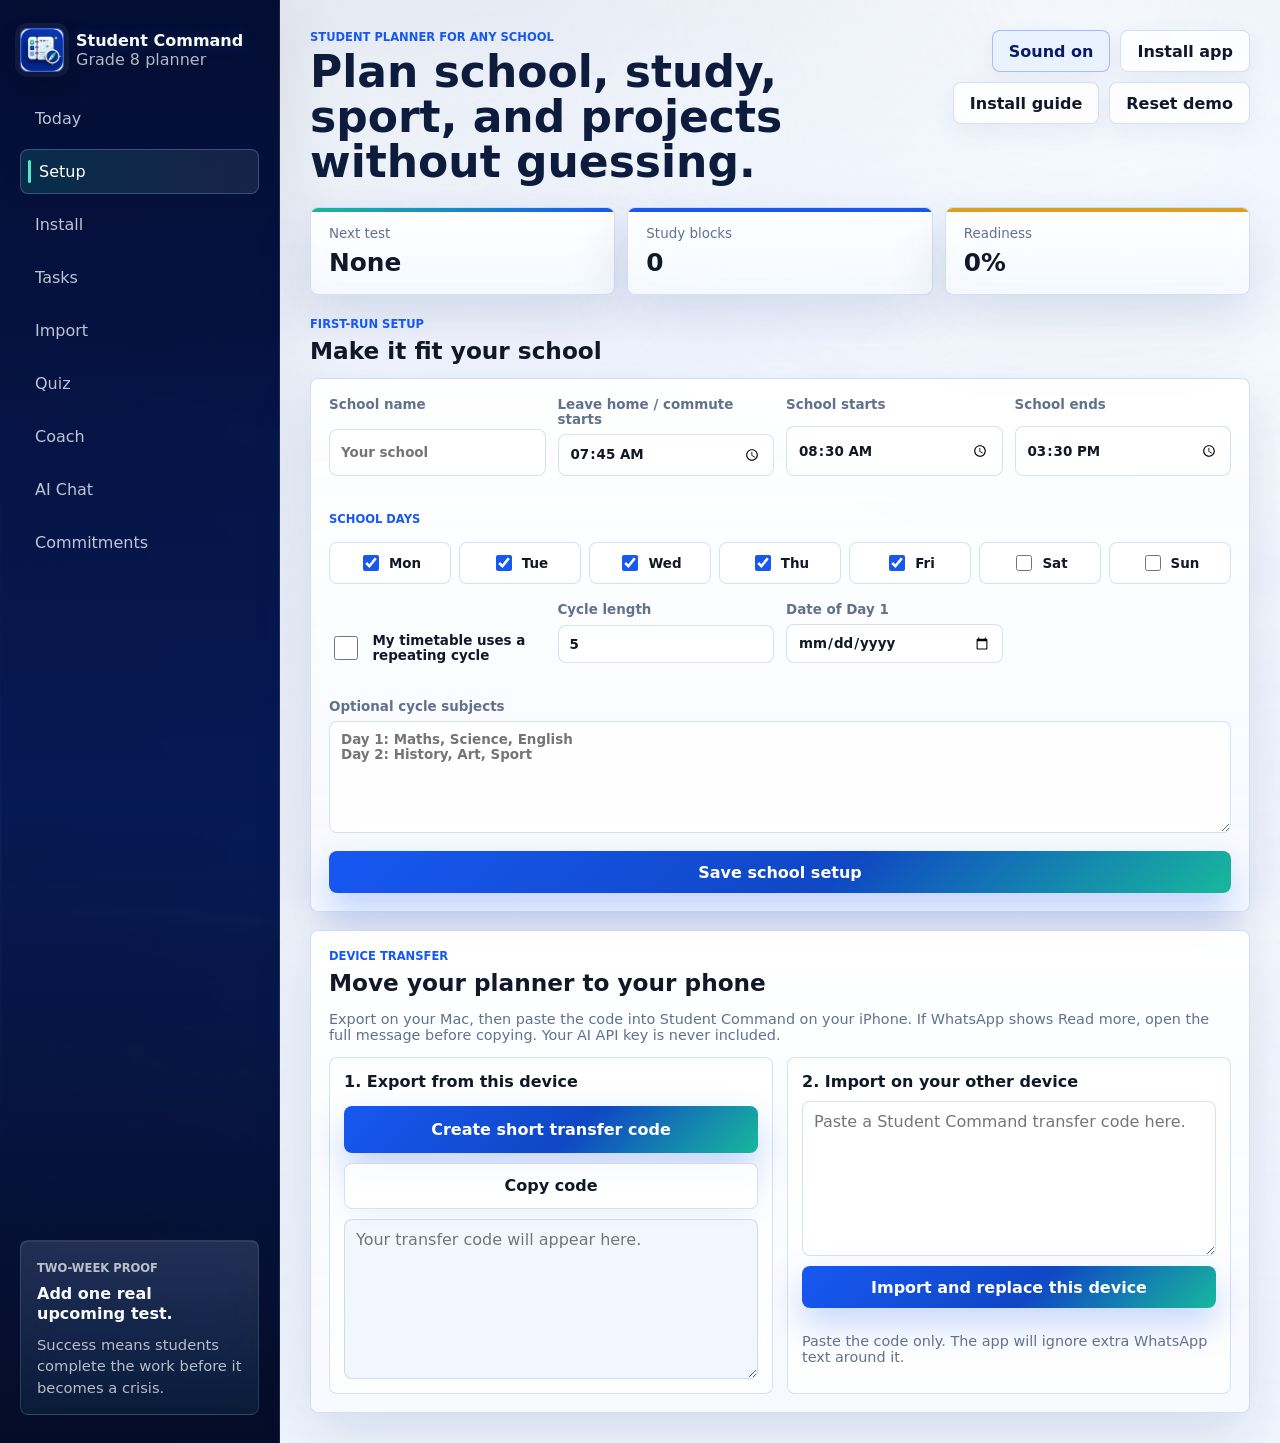
==== commit 7d3b5cab: "Make transfer codes WhatsApp-safe" ====
--- a/index.html
+++ b/index.html
@@ -8,16 +8,16 @@
     <meta name="apple-mobile-web-app-status-bar-style" content="black-translucent" />
     <meta name="apple-mobile-web-app-title" content="Student Command" />
     <title>Student Command</title>
-    <link rel="manifest" href="manifest.webmanifest?v=32" />
-    <link rel="icon" href="icons/icon.svg?v=32" type="image/svg+xml" />
-    <link rel="apple-touch-icon" href="icons/apple-touch-icon.png?v=32" />
-    <link rel="stylesheet" href="styles.css?v=32" />
+    <link rel="manifest" href="manifest.webmanifest?v=33" />
+    <link rel="icon" href="icons/icon.svg?v=33" type="image/svg+xml" />
+    <link rel="apple-touch-icon" href="icons/apple-touch-icon.png?v=33" />
+    <link rel="stylesheet" href="styles.css?v=33" />
   </head>
   <body>
     <div class="app-shell">
       <aside class="sidebar" aria-label="Main navigation">
         <div class="brand">
-          <div class="brand-mark"><img src="icons/icon-192.png?v=32" alt="" /></div>
+          <div class="brand-mark"><img src="icons/icon-192.png?v=33" alt="" /></div>
           <div>
             <p>Student Command</p>
             <span>Grade 8 planner</span>
@@ -254,13 +254,13 @@
               </div>
             </div>
             <p class="helper-text">
-              Export on your Mac, then paste the code into Student Command on your iPhone. This replaces the data on
-              the device you import into. Your AI API key is never included.
+              Export on your Mac, then paste the code into Student Command on your iPhone. If WhatsApp shows Read
+              more, open the full message before copying. Your AI API key is never included.
             </p>
             <div class="transfer-grid">
               <div class="transfer-block">
                 <h3>1. Export from this device</h3>
-                <button id="exportData" class="primary-button" type="button">Create transfer code</button>
+                <button id="exportData" class="primary-button" type="button">Create short transfer code</button>
                 <button id="copyTransferCode" class="ghost-button" type="button">Copy code</button>
                 <textarea id="transferCode" rows="7" readonly placeholder="Your transfer code will appear here."></textarea>
               </div>
@@ -268,7 +268,7 @@
                 <h3>2. Import on your other device</h3>
                 <textarea id="importTransferCode" rows="7" placeholder="Paste a Student Command transfer code here."></textarea>
                 <button id="importData" class="primary-button" type="button">Import and replace this device</button>
-                <p class="helper-text">Only import your own code. It contains private planner data.</p>
+                <p class="helper-text">Paste the code only. The app will ignore extra WhatsApp text around it.</p>
               </div>
             </div>
           </section>
@@ -573,6 +573,6 @@
 
     <div id="appToast" class="app-toast" role="status" aria-live="polite"></div>
 
-    <script src="app.js?v=32"></script>
+    <script src="app.js?v=33"></script>
   </body>
 </html>
--- a/styles.css
+++ b/styles.css
@@ -34,7 +34,7 @@
   background:
     linear-gradient(180deg, rgba(237, 246, 255, 0.78) 0, rgba(242, 247, 255, 0.9) 360px, rgba(238, 245, 255, 0.97) 100%),
     linear-gradient(90deg, rgba(5, 15, 48, 0.34) 0, rgba(255, 255, 255, 0.05) 360px),
-    url("assets/command-sky-bg.png?v=32") center top / cover fixed no-repeat;
+    url("assets/command-sky-bg.png?v=33") center top / cover fixed no-repeat;
   font-family:
     Inter, ui-sans-serif, system-ui, -apple-system, BlinkMacSystemFont, "Segoe UI",
     sans-serif;
@@ -68,7 +68,7 @@
   border-right: 1px solid rgba(255, 255, 255, 0.1);
   background:
     linear-gradient(180deg, rgba(4, 14, 52, 0.94) 0, rgba(8, 26, 85, 0.92) 56%, rgba(5, 13, 39, 0.96) 100%),
-    url("assets/command-sky-bg.png?v=32") left top / auto 100% no-repeat;
+    url("assets/command-sky-bg.png?v=33") left top / auto 100% no-repeat;
   color: #f7fbf8;
   box-shadow: 18px 0 56px rgba(5, 14, 48, 0.28);
 }
@@ -648,7 +648,7 @@
   border-color: rgba(24, 184, 157, 0.24);
   background:
     linear-gradient(150deg, rgba(255, 255, 255, 0.94), rgba(232, 250, 246, 0.9)),
-    url("assets/command-sky-bg.png?v=32") center / cover no-repeat;
+    url("assets/command-sky-bg.png?v=33") center / cover no-repeat;
 }
 
 .install-proof strong {
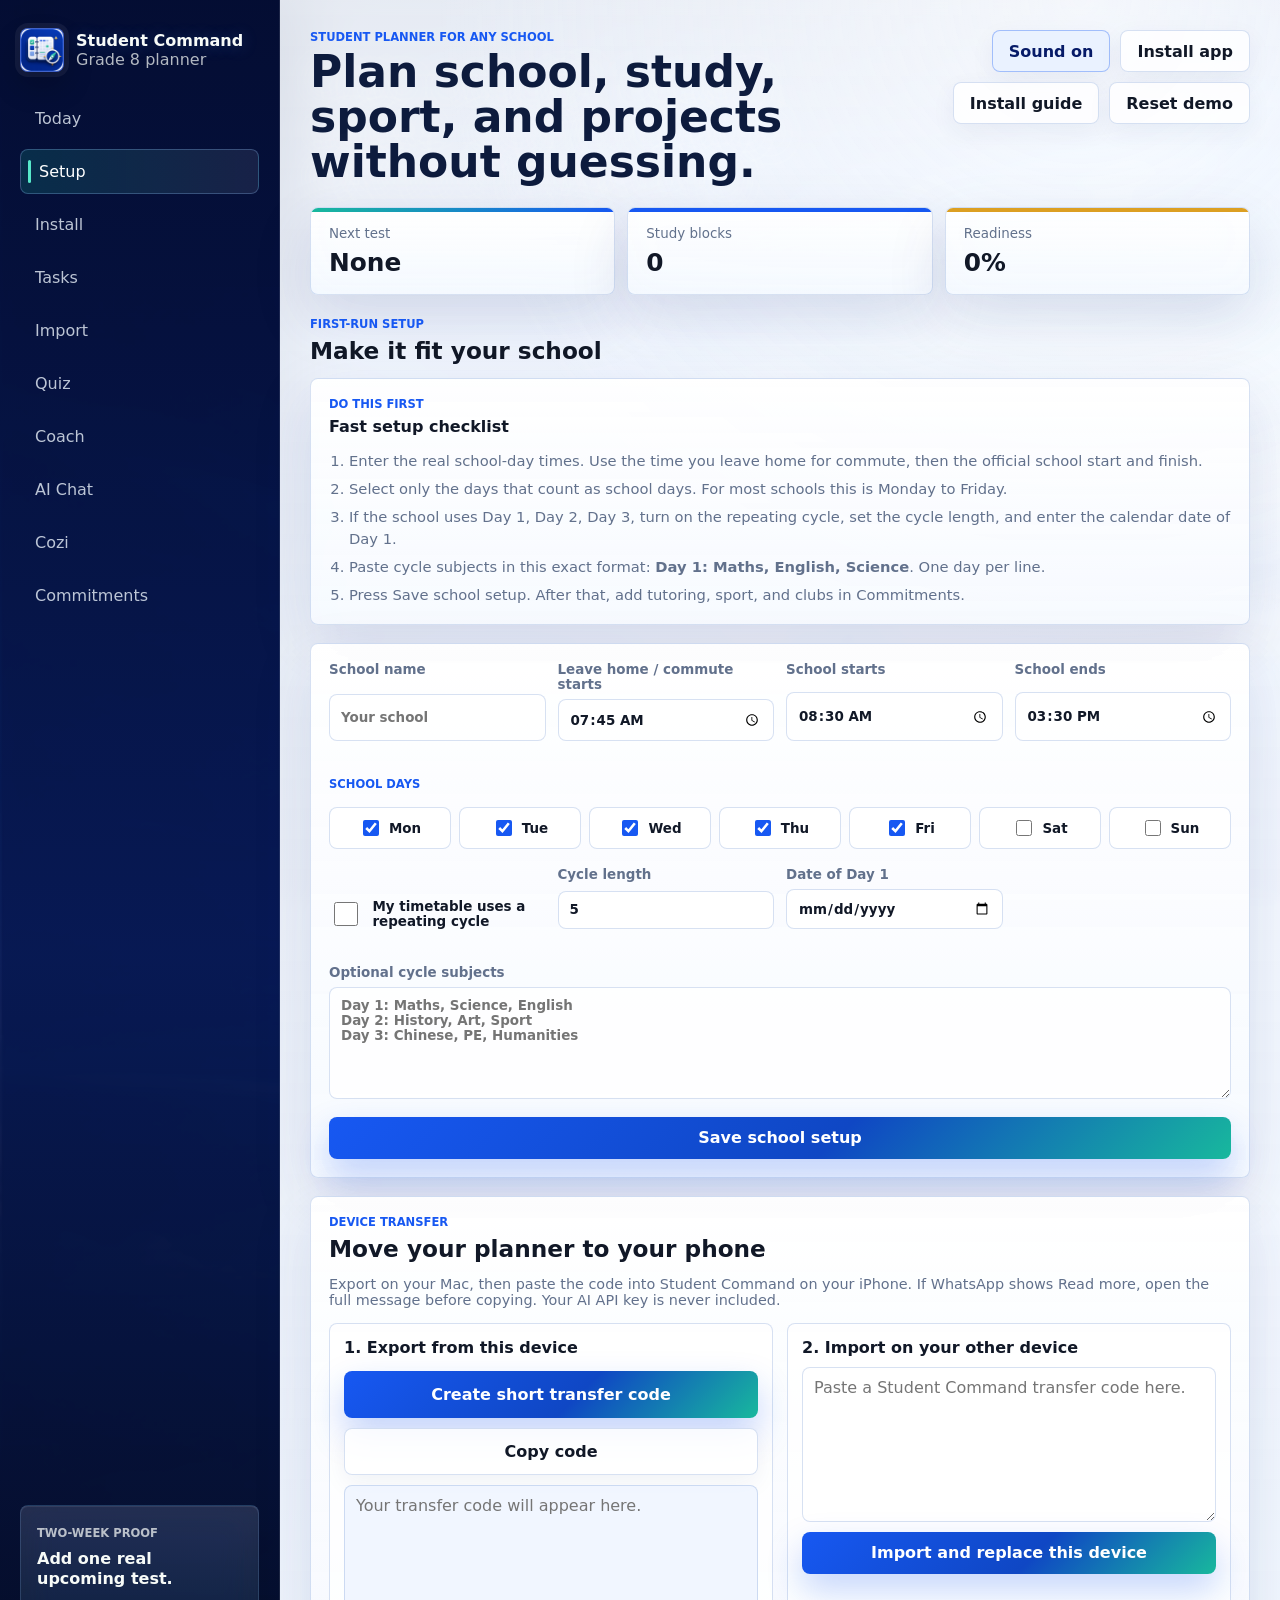
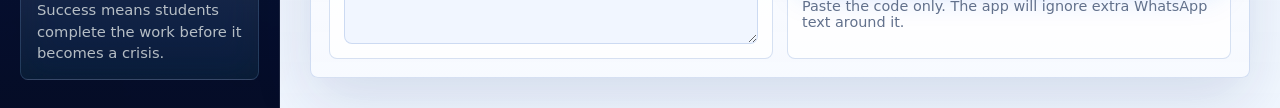
==== commit 1e84f2dd: "Improve timetable import setup" ====
--- a/index.html
+++ b/index.html
@@ -8,16 +8,16 @@
     <meta name="apple-mobile-web-app-status-bar-style" content="black-translucent" />
     <meta name="apple-mobile-web-app-title" content="Student Command" />
     <title>Student Command</title>
-    <link rel="manifest" href="manifest.webmanifest?v=33" />
-    <link rel="icon" href="icons/icon.svg?v=33" type="image/svg+xml" />
-    <link rel="apple-touch-icon" href="icons/apple-touch-icon.png?v=33" />
-    <link rel="stylesheet" href="styles.css?v=33" />
+    <link rel="manifest" href="manifest.webmanifest?v=37" />
+    <link rel="icon" href="icons/icon.svg?v=37" type="image/svg+xml" />
+    <link rel="apple-touch-icon" href="icons/apple-touch-icon.png?v=37" />
+    <link rel="stylesheet" href="styles.css?v=37" />
   </head>
   <body>
     <div class="app-shell">
       <aside class="sidebar" aria-label="Main navigation">
         <div class="brand">
-          <div class="brand-mark"><img src="icons/icon-192.png?v=33" alt="" /></div>
+          <div class="brand-mark"><img src="icons/icon-192.png?v=37" alt="" /></div>
           <div>
             <p>Student Command</p>
             <span>Grade 8 planner</span>
@@ -33,6 +33,7 @@
           <button class="nav-item" data-view="quiz" type="button">Quiz</button>
           <button class="nav-item" data-view="coach" type="button">Coach</button>
           <button class="nav-item" data-view="chat" type="button">AI Chat</button>
+          <button class="nav-item" data-view="cozi" type="button">Cozi</button>
           <button class="nav-item" data-view="routine" type="button">Commitments</button>
         </nav>
 
@@ -190,6 +191,22 @@
             </div>
           </div>
 
+          <section class="panel guide-panel" aria-label="Setup instructions">
+            <div class="panel-heading">
+              <div>
+                <p class="eyebrow">Do this first</p>
+                <h3>Fast setup checklist</h3>
+              </div>
+            </div>
+            <ol class="guide-list">
+              <li>Enter the real school-day times. Use the time you leave home for commute, then the official school start and finish.</li>
+              <li>Select only the days that count as school days. For most schools this is Monday to Friday.</li>
+              <li>If the school uses Day 1, Day 2, Day 3, turn on the repeating cycle, set the cycle length, and enter the calendar date of Day 1.</li>
+              <li>Paste cycle subjects in this exact format: <strong>Day 1: Maths, English, Science</strong>. One day per line.</li>
+              <li>Press Save school setup. After that, add tutoring, sport, and clubs in Commitments.</li>
+            </ol>
+          </section>
+
           <form id="setupForm" class="setup-form panel">
             <div class="setup-grid">
               <label>
@@ -240,7 +257,7 @@
 
             <label>
               Optional cycle subjects
-              <textarea id="setupCycleSubjects" rows="6" placeholder="Day 1: Maths, Science, English&#10;Day 2: History, Art, Sport"></textarea>
+              <textarea id="setupCycleSubjects" rows="6" placeholder="Day 1: Maths, Science, English&#10;Day 2: History, Art, Sport&#10;Day 3: Chinese, PE, Humanities"></textarea>
             </label>
 
             <button class="primary-button" type="submit">Save school setup</button>
@@ -332,15 +349,24 @@
           <div class="import-layout">
             <div class="panel">
               <h3>Source</h3>
+              <div class="import-guide">
+                <strong>What this page can import</strong>
+                <ol class="guide-list compact">
+                  <li>Tests, homework, assignments, and reminders from pasted school text.</li>
+                  <li>Timetable cycles when the text says <strong>Day 1:</strong>, <strong>Day 2:</strong>, etc.</li>
+                  <li>Screenshot images only after OCR turns the image into text. If OCR is messy, copy text from the image and paste it below.</li>
+                </ol>
+                <button id="insertTimetableTemplate" class="ghost-button" type="button">Insert timetable template</button>
+              </div>
               <label>
                 Paste text
-                <textarea id="importText" rows="10" placeholder="Paste an Outlook email, Canvas assignment, teacher note, or copied screenshot text here."></textarea>
-              </label>
-              <label>
-                Upload screenshot
+                <textarea id="importText" rows="10" placeholder="For tasks: paste a Canvas assignment, email, or teacher note.&#10;&#10;For timetables, use:&#10;Day 1: Maths, English, Science&#10;Day 2: Humanities, Art, PE"></textarea>
+              </label>
+              <label>
+                Upload screenshot for OCR
                 <input id="importImage" type="file" accept="image/*" />
               </label>
-              <p id="importStatus" class="helper-text">The app will propose changes first. Nothing is added until you accept.</p>
+              <p id="importStatus" class="helper-text">The app will propose changes first. Nothing is added until you accept. Timetable imports update Setup, not Tasks.</p>
               <img id="importPreview" class="import-preview" alt="Uploaded screenshot preview" hidden />
             </div>
 
@@ -399,7 +425,7 @@
           <div class="chat-layout">
             <div class="panel">
               <h3>AI setup</h3>
-              <p class="helper-text">Use free local Ollama on your Mac, or use OpenAI if you have paid API quota. Local mode costs $0 per answer but needs Ollama installed.</p>
+              <p class="helper-text">Default: free local Ollama. No API key is needed on a Mac once Ollama is installed and the model is downloaded.</p>
               <label>
                 AI provider
                 <select id="aiProvider">
@@ -423,9 +449,10 @@
                 <button id="saveAiSettings" class="primary-button" type="button">Save AI settings</button>
                 <button id="clearAiSettings" class="ghost-button" type="button">Clear key</button>
                 <button id="checkLocalAi" class="ghost-button" type="button">Check local AI</button>
+                <button id="openOllamaDownload" class="ghost-button" type="button">Get Ollama</button>
               </div>
               <p id="aiStatus" class="helper-text">Free local mode needs Ollama running at localhost:11434.</p>
-              <p class="helper-text local-ai-note">Install Ollama, then run: ollama pull llama3.2</p>
+              <p class="helper-text local-ai-note">Mac setup: install Ollama, open it once, then run: ollama pull llama3.2</p>
             </div>
 
             <div class="panel chat-panel">
@@ -519,6 +546,65 @@
               <div id="coachActionList" class="coach-action-list"></div>
             </div>
           </div>
+        </section>
+
+        <section class="view" id="coziView" data-panel="cozi">
+          <div class="section-header">
+            <div>
+              <p class="eyebrow">Family calendar</p>
+              <h2>Link Cozi schedule</h2>
+            </div>
+            <div class="import-actions">
+              <button id="syncCozi" class="primary-button" type="button">Sync Cozi</button>
+              <button id="clearCozi" class="ghost-button" type="button">Clear Cozi events</button>
+            </div>
+          </div>
+
+          <div class="cozi-layout">
+            <section class="panel">
+              <div class="panel-heading">
+                <div>
+                  <h3>Calendar link</h3>
+                  <p class="helper-text">Paste the shared Cozi calendar URL. It stays saved only on this device.</p>
+                </div>
+              </div>
+
+              <label>
+                Cozi shared calendar URL
+                <input id="coziUrl" type="url" placeholder="https://.../calendar.ics" />
+              </label>
+
+              <div class="cozi-help">
+                <h3>Where to get it</h3>
+                <ol>
+                  <li>Open Cozi settings.</li>
+                  <li>Open Shared Cozi Calendars.</li>
+                  <li>Choose All or one family member.</li>
+                  <li>Copy the Cozi URL and paste it here.</li>
+                </ol>
+              </div>
+              <p id="coziStatus" class="helper-text">No Cozi calendar linked yet.</p>
+            </section>
+
+            <section class="panel">
+              <div class="panel-heading">
+                <div>
+                  <h3>Manual fallback</h3>
+                  <p class="helper-text">If the browser blocks the link, paste the iCal text here and import it.</p>
+                </div>
+                <button id="importCoziText" class="primary-button" type="button">Import text</button>
+              </div>
+              <textarea id="coziIcsText" rows="10" placeholder="BEGIN:VCALENDAR&#10;BEGIN:VEVENT&#10;SUMMARY:Training&#10;DTSTART:20260624T163000&#10;DTEND:20260624T180000&#10;END:VEVENT&#10;END:VCALENDAR"></textarea>
+            </section>
+          </div>
+
+          <section class="panel cozi-events-panel">
+            <div class="panel-heading">
+              <h3>Imported Cozi events</h3>
+              <span id="coziEventCount">0 events</span>
+            </div>
+            <div id="coziEventList" class="cozi-event-list"></div>
+          </section>
         </section>
 
         <section class="view" id="routineView" data-panel="routine">
@@ -573,6 +659,6 @@
 
     <div id="appToast" class="app-toast" role="status" aria-live="polite"></div>
 
-    <script src="app.js?v=33"></script>
+    <script src="app.js?v=37"></script>
   </body>
 </html>
--- a/styles.css
+++ b/styles.css
@@ -34,7 +34,7 @@
   background:
     linear-gradient(180deg, rgba(237, 246, 255, 0.78) 0, rgba(242, 247, 255, 0.9) 360px, rgba(238, 245, 255, 0.97) 100%),
     linear-gradient(90deg, rgba(5, 15, 48, 0.34) 0, rgba(255, 255, 255, 0.05) 360px),
-    url("assets/command-sky-bg.png?v=33") center top / cover fixed no-repeat;
+    url("assets/command-sky-bg.png?v=37") center top / cover fixed no-repeat;
   font-family:
     Inter, ui-sans-serif, system-ui, -apple-system, BlinkMacSystemFont, "Segoe UI",
     sans-serif;
@@ -68,7 +68,7 @@
   border-right: 1px solid rgba(255, 255, 255, 0.1);
   background:
     linear-gradient(180deg, rgba(4, 14, 52, 0.94) 0, rgba(8, 26, 85, 0.92) 56%, rgba(5, 13, 39, 0.96) 100%),
-    url("assets/command-sky-bg.png?v=33") left top / auto 100% no-repeat;
+    url("assets/command-sky-bg.png?v=37") left top / auto 100% no-repeat;
   color: #f7fbf8;
   box-shadow: 18px 0 56px rgba(5, 14, 48, 0.28);
 }
@@ -648,7 +648,7 @@
   border-color: rgba(24, 184, 157, 0.24);
   background:
     linear-gradient(150deg, rgba(255, 255, 255, 0.94), rgba(232, 250, 246, 0.9)),
-    url("assets/command-sky-bg.png?v=33") center / cover no-repeat;
+    url("assets/command-sky-bg.png?v=37") center / cover no-repeat;
 }
 
 .install-proof strong {
@@ -662,6 +662,29 @@
   grid-template-columns: minmax(0, 1fr) auto;
   gap: 10px;
   margin-top: 18px;
+}
+
+.share-link-card {
+  min-width: 0;
+  border: 1px solid var(--line);
+  border-radius: 8px;
+  padding: 12px;
+  background: rgba(255, 255, 255, 0.92);
+}
+
+.share-link-card strong,
+.share-link-card span {
+  display: block;
+}
+
+.share-link-card strong {
+  color: var(--blue-dark);
+}
+
+.share-link-card span {
+  margin-top: 4px;
+  color: var(--muted);
+  font-size: 0.84rem;
 }
 
 .iphone-callout {
@@ -913,6 +936,11 @@
   background: #f7f2fb;
 }
 
+.event.cozi {
+  border-color: #f05a28;
+  background: #fff3ed;
+}
+
 .event.test,
 .event.high {
   border-color: var(--red);
@@ -984,6 +1012,41 @@
 .setup-form {
   display: grid;
   gap: 18px;
+}
+
+.guide-panel {
+  margin-bottom: 18px;
+}
+
+.guide-list {
+  margin: 10px 0 0;
+  padding-left: 20px;
+  color: var(--muted);
+  font-size: 0.92rem;
+  line-height: 1.5;
+}
+
+.guide-list li + li {
+  margin-top: 6px;
+}
+
+.guide-list.compact {
+  margin-bottom: 12px;
+  font-size: 0.86rem;
+}
+
+.import-guide {
+  display: grid;
+  gap: 10px;
+  margin-bottom: 14px;
+  border: 1px solid rgba(23, 88, 242, 0.16);
+  border-radius: 8px;
+  padding: 12px;
+  background: rgba(238, 245, 255, 0.72);
+}
+
+.import-guide strong {
+  color: var(--ink);
 }
 
 .setup-block {
@@ -1195,6 +1258,60 @@
   border-radius: 8px;
   background: rgba(255, 255, 255, 0.92);
   box-shadow: 0 14px 34px rgba(7, 27, 104, 0.12);
+}
+
+.cozi-layout {
+  display: grid;
+  grid-template-columns: minmax(320px, 0.9fr) minmax(0, 1.1fr);
+  gap: 16px;
+}
+
+.cozi-help {
+  margin: 14px 0;
+  border: 1px solid var(--line);
+  border-radius: 8px;
+  padding: 12px;
+  background: rgba(247, 250, 255, 0.78);
+}
+
+.cozi-help h3 {
+  margin: 0;
+}
+
+.cozi-help ol {
+  margin: 8px 0 0;
+  padding-left: 20px;
+  color: var(--muted);
+  line-height: 1.48;
+}
+
+.cozi-events-panel {
+  margin-top: 16px;
+}
+
+.cozi-event-list {
+  display: grid;
+  gap: 10px;
+}
+
+.cozi-event-item {
+  display: grid;
+  grid-template-columns: minmax(0, 1fr) auto;
+  gap: 12px;
+  align-items: center;
+  border: 1px solid var(--line);
+  border-left: 4px solid #f05a28;
+  border-radius: 8px;
+  padding: 12px;
+  background: rgba(255, 243, 237, 0.7);
+}
+
+.cozi-event-item h3 {
+  margin: 0;
+}
+
+.cozi-event-item p {
+  margin: 4px 0 0;
 }
 
 .proposal-card {
@@ -1636,6 +1753,7 @@
   .quiz-layout,
   .chat-layout,
   .import-layout,
+  .cozi-layout,
   .coach-layout,
   .command-layout,
   .install-hero,
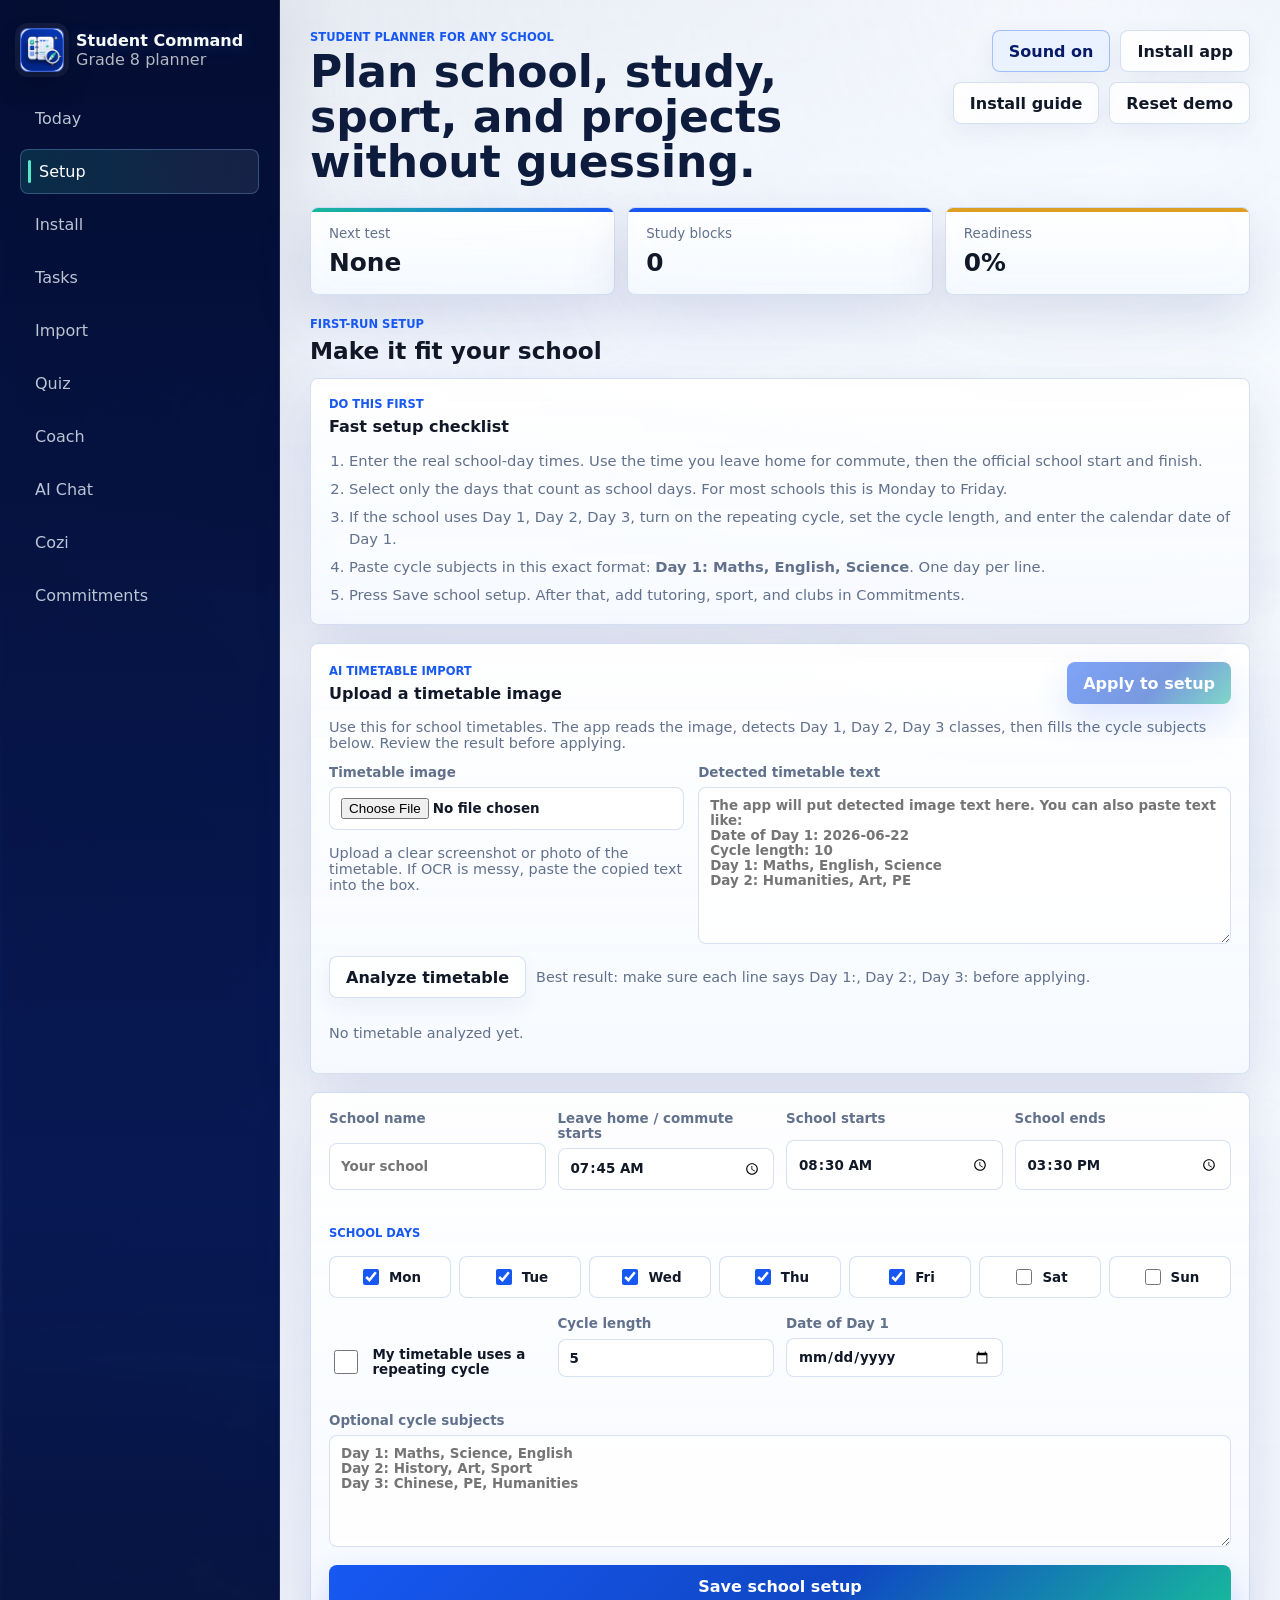
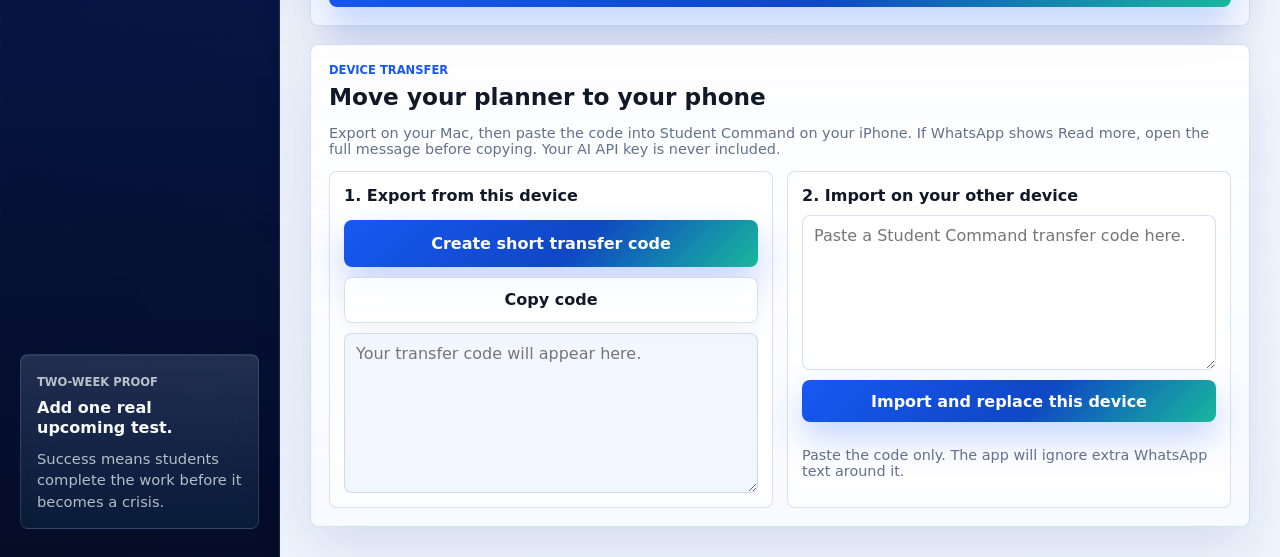
==== commit 2056204e: "Add setup timetable image import" ====
--- a/index.html
+++ b/index.html
@@ -8,16 +8,16 @@
     <meta name="apple-mobile-web-app-status-bar-style" content="black-translucent" />
     <meta name="apple-mobile-web-app-title" content="Student Command" />
     <title>Student Command</title>
-    <link rel="manifest" href="manifest.webmanifest?v=37" />
-    <link rel="icon" href="icons/icon.svg?v=37" type="image/svg+xml" />
-    <link rel="apple-touch-icon" href="icons/apple-touch-icon.png?v=37" />
-    <link rel="stylesheet" href="styles.css?v=37" />
+    <link rel="manifest" href="manifest.webmanifest?v=38" />
+    <link rel="icon" href="icons/icon.svg?v=38" type="image/svg+xml" />
+    <link rel="apple-touch-icon" href="icons/apple-touch-icon.png?v=38" />
+    <link rel="stylesheet" href="styles.css?v=38" />
   </head>
   <body>
     <div class="app-shell">
       <aside class="sidebar" aria-label="Main navigation">
         <div class="brand">
-          <div class="brand-mark"><img src="icons/icon-192.png?v=37" alt="" /></div>
+          <div class="brand-mark"><img src="icons/icon-192.png?v=38" alt="" /></div>
           <div>
             <p>Student Command</p>
             <span>Grade 8 planner</span>
@@ -207,6 +207,41 @@
             </ol>
           </section>
 
+          <section class="panel setup-ai-panel" aria-label="Timetable image import">
+            <div class="panel-heading">
+              <div>
+                <p class="eyebrow">AI timetable import</p>
+                <h3>Upload a timetable image</h3>
+              </div>
+              <button id="setupApplyTimetable" class="primary-button" type="button" disabled>Apply to setup</button>
+            </div>
+            <p class="helper-text">
+              Use this for school timetables. The app reads the image, detects Day 1, Day 2, Day 3 classes, then fills the cycle subjects below.
+              Review the result before applying.
+            </p>
+            <div class="setup-timetable-grid">
+              <div>
+                <label>
+                  Timetable image
+                  <input id="setupTimetableImage" type="file" accept="image/*" />
+                </label>
+                <img id="setupTimetablePreview" class="import-preview" alt="Timetable screenshot preview" hidden />
+                <p id="setupTimetableStatus" class="helper-text">Upload a clear screenshot or photo of the timetable. If OCR is messy, paste the copied text into the box.</p>
+              </div>
+              <label>
+                Detected timetable text
+                <textarea id="setupTimetableText" rows="9" placeholder="The app will put detected image text here. You can also paste text like:&#10;Date of Day 1: 2026-06-22&#10;Cycle length: 10&#10;Day 1: Maths, English, Science&#10;Day 2: Humanities, Art, PE"></textarea>
+              </label>
+            </div>
+            <div class="setup-timetable-actions">
+              <button id="setupAnalyzeTimetable" class="ghost-button" type="button">Analyze timetable</button>
+              <span class="helper-text">Best result: make sure each line says Day 1:, Day 2:, Day 3: before applying.</span>
+            </div>
+            <div id="setupTimetableResult" class="proposal-list setup-timetable-result">
+              <p class="empty-state">No timetable analyzed yet.</p>
+            </div>
+          </section>
+
           <form id="setupForm" class="setup-form panel">
             <div class="setup-grid">
               <label>
@@ -659,6 +694,6 @@
 
     <div id="appToast" class="app-toast" role="status" aria-live="polite"></div>
 
-    <script src="app.js?v=37"></script>
+    <script src="app.js?v=38"></script>
   </body>
 </html>
--- a/styles.css
+++ b/styles.css
@@ -34,7 +34,7 @@
   background:
     linear-gradient(180deg, rgba(237, 246, 255, 0.78) 0, rgba(242, 247, 255, 0.9) 360px, rgba(238, 245, 255, 0.97) 100%),
     linear-gradient(90deg, rgba(5, 15, 48, 0.34) 0, rgba(255, 255, 255, 0.05) 360px),
-    url("assets/command-sky-bg.png?v=37") center top / cover fixed no-repeat;
+    url("assets/command-sky-bg.png?v=38") center top / cover fixed no-repeat;
   font-family:
     Inter, ui-sans-serif, system-ui, -apple-system, BlinkMacSystemFont, "Segoe UI",
     sans-serif;
@@ -68,7 +68,7 @@
   border-right: 1px solid rgba(255, 255, 255, 0.1);
   background:
     linear-gradient(180deg, rgba(4, 14, 52, 0.94) 0, rgba(8, 26, 85, 0.92) 56%, rgba(5, 13, 39, 0.96) 100%),
-    url("assets/command-sky-bg.png?v=37") left top / auto 100% no-repeat;
+    url("assets/command-sky-bg.png?v=38") left top / auto 100% no-repeat;
   color: #f7fbf8;
   box-shadow: 18px 0 56px rgba(5, 14, 48, 0.28);
 }
@@ -648,7 +648,7 @@
   border-color: rgba(24, 184, 157, 0.24);
   background:
     linear-gradient(150deg, rgba(255, 255, 255, 0.94), rgba(232, 250, 246, 0.9)),
-    url("assets/command-sky-bg.png?v=37") center / cover no-repeat;
+    url("assets/command-sky-bg.png?v=38") center / cover no-repeat;
 }
 
 .install-proof strong {
@@ -1049,6 +1049,42 @@
   color: var(--ink);
 }
 
+.setup-ai-panel {
+  margin-bottom: 18px;
+}
+
+.setup-timetable-grid {
+  display: grid;
+  grid-template-columns: minmax(240px, 0.8fr) minmax(0, 1.2fr);
+  gap: 14px;
+  align-items: start;
+  margin-top: 12px;
+}
+
+.setup-timetable-actions {
+  display: flex;
+  flex-wrap: wrap;
+  gap: 10px;
+  align-items: center;
+  margin-top: 12px;
+}
+
+.setup-timetable-result {
+  margin-top: 12px;
+}
+
+.timetable-preview-text {
+  max-height: 260px;
+  overflow: auto;
+  border: 1px solid var(--line);
+  border-radius: 8px;
+  padding: 12px;
+  background: rgba(238, 245, 255, 0.82);
+  color: var(--ink);
+  font: 0.84rem/1.45 ui-monospace, SFMono-Regular, Menlo, Monaco, Consolas, monospace;
+  white-space: pre-wrap;
+}
+
 .setup-block {
   display: grid;
   gap: 10px;
@@ -1753,6 +1789,7 @@
   .quiz-layout,
   .chat-layout,
   .import-layout,
+  .setup-timetable-grid,
   .cozi-layout,
   .coach-layout,
   .command-layout,
